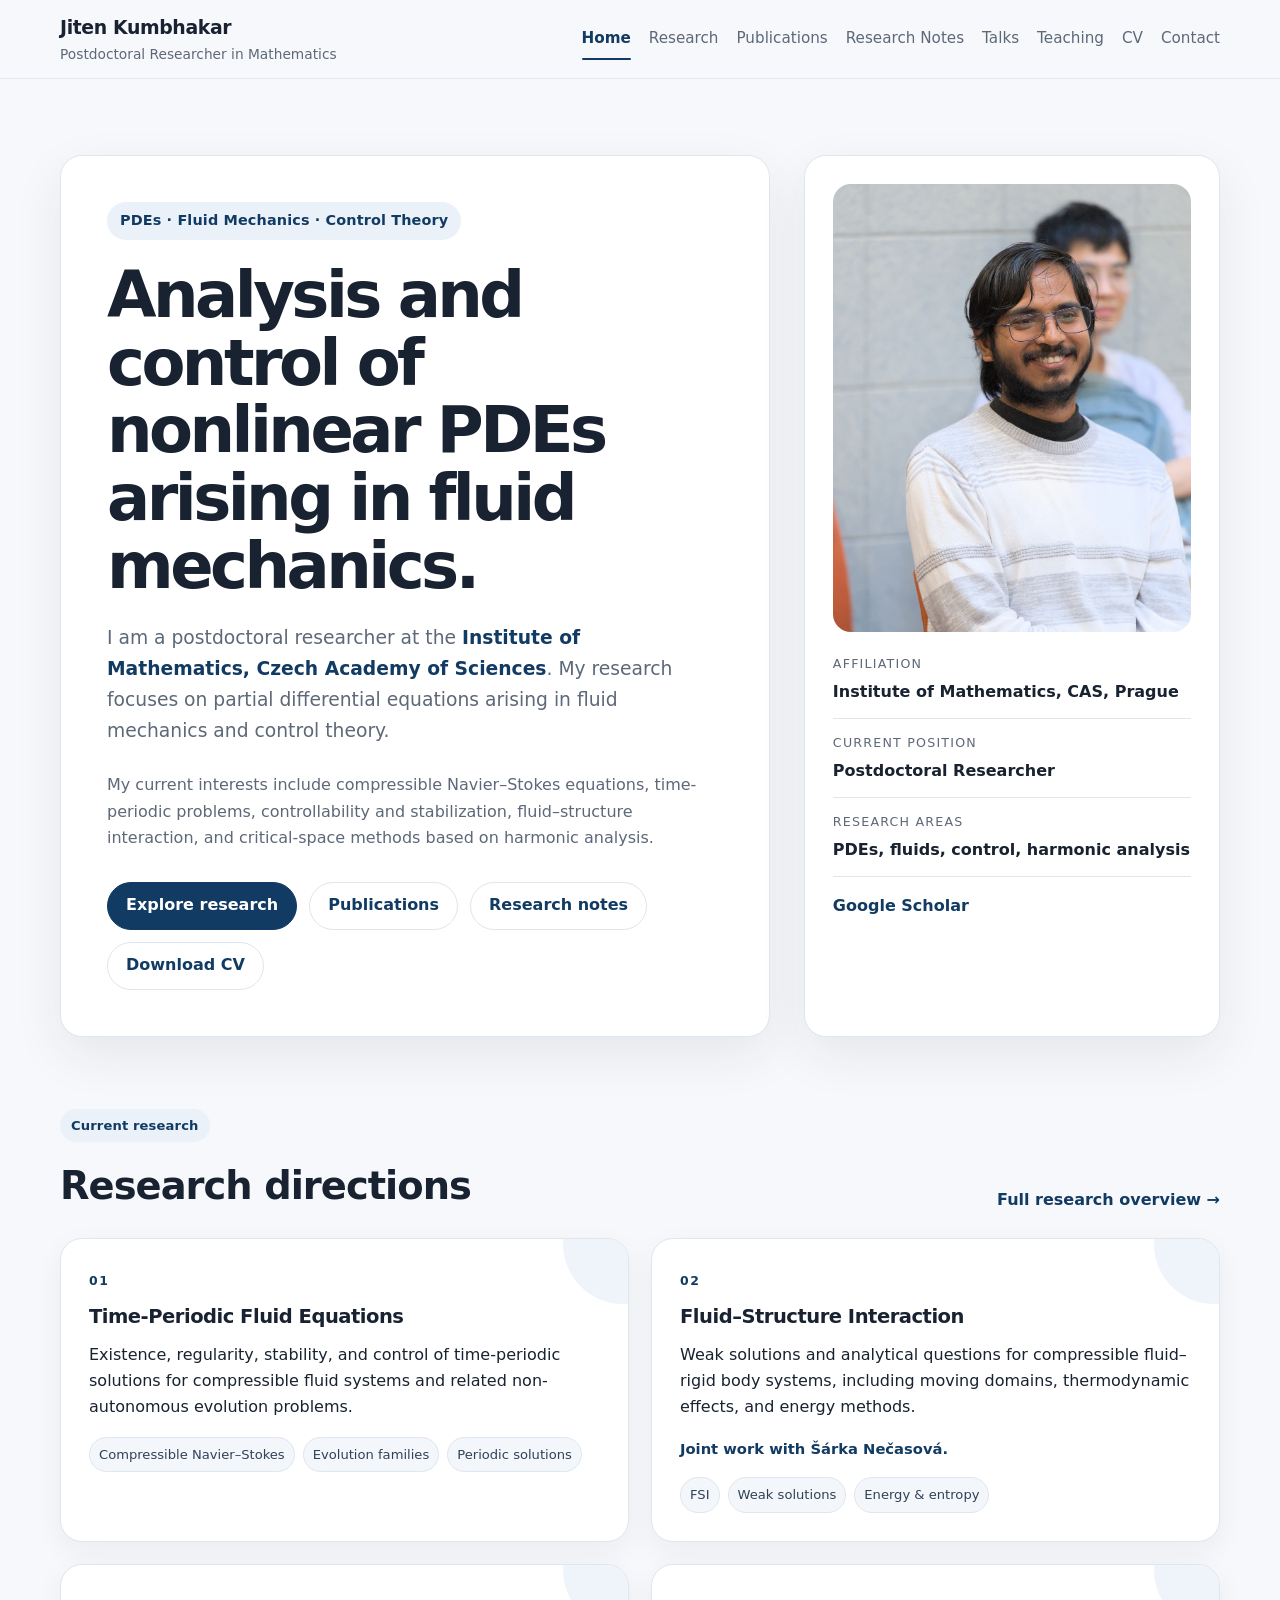
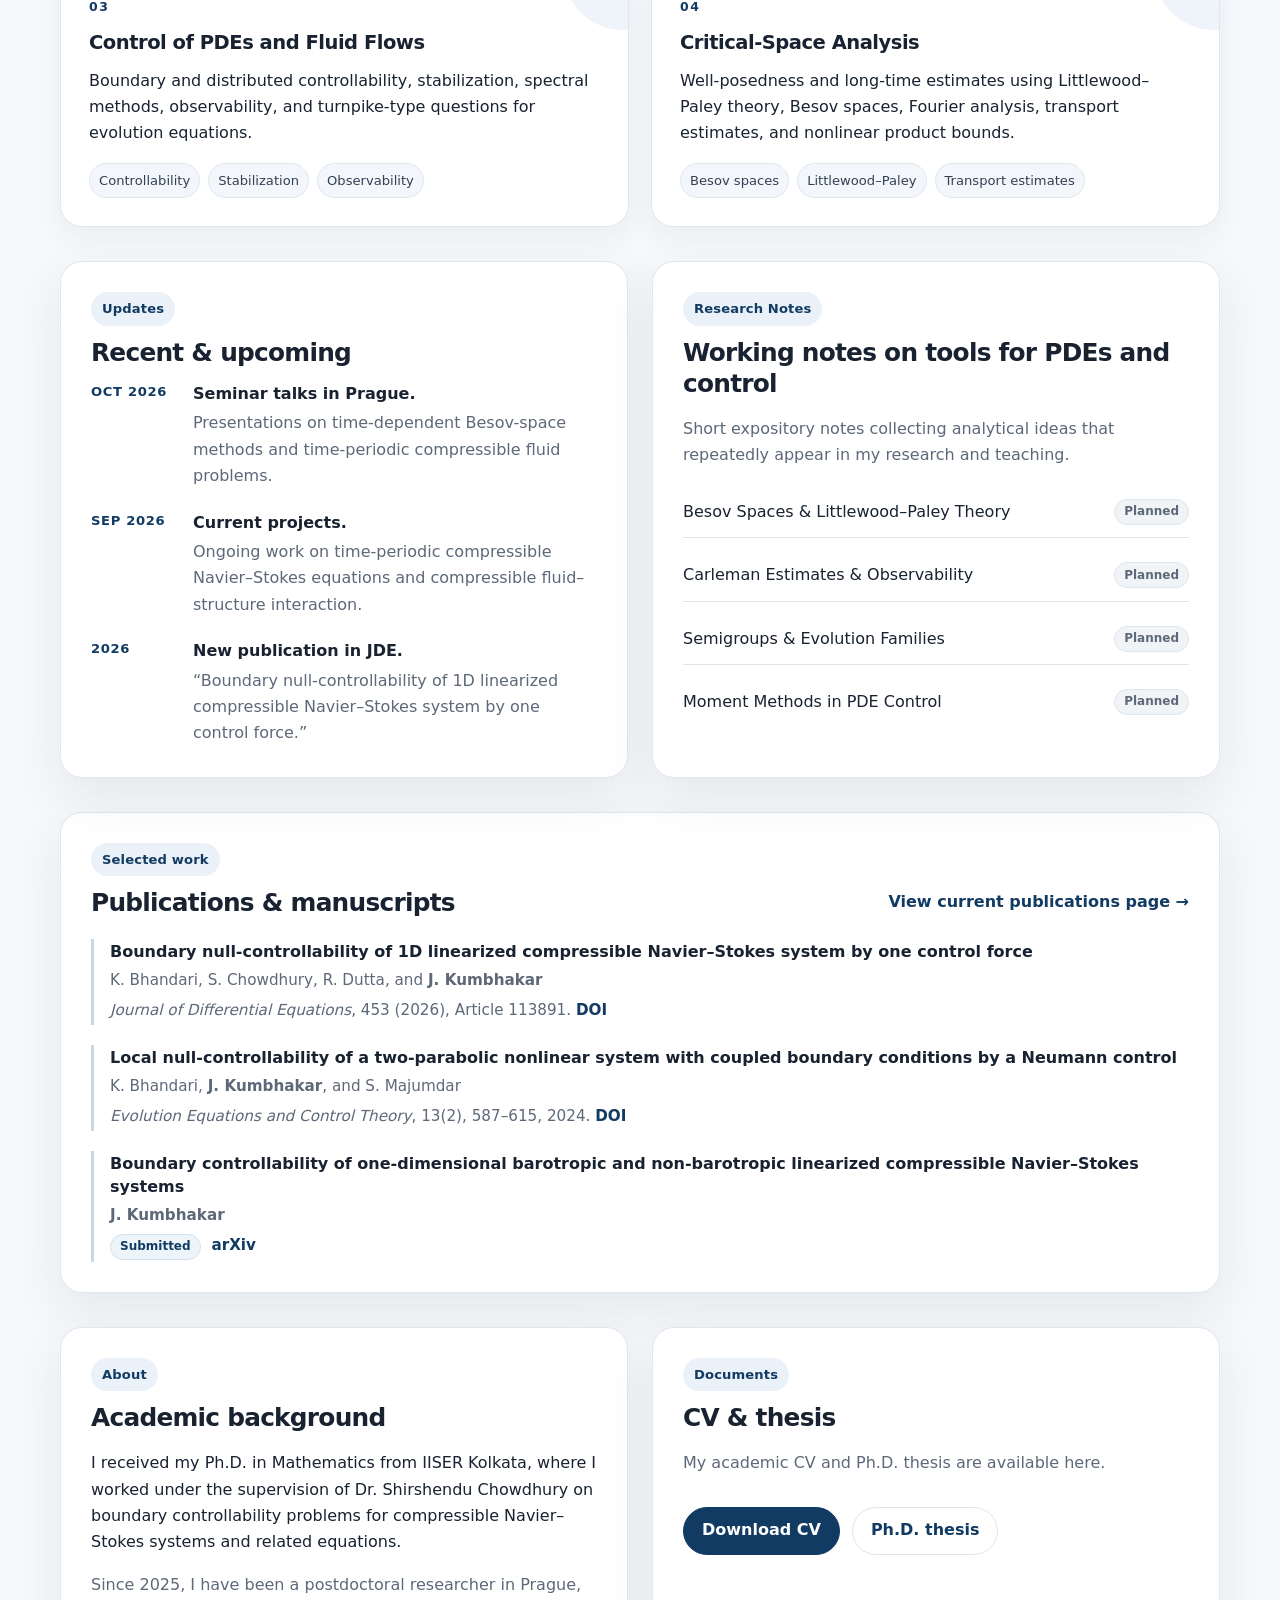
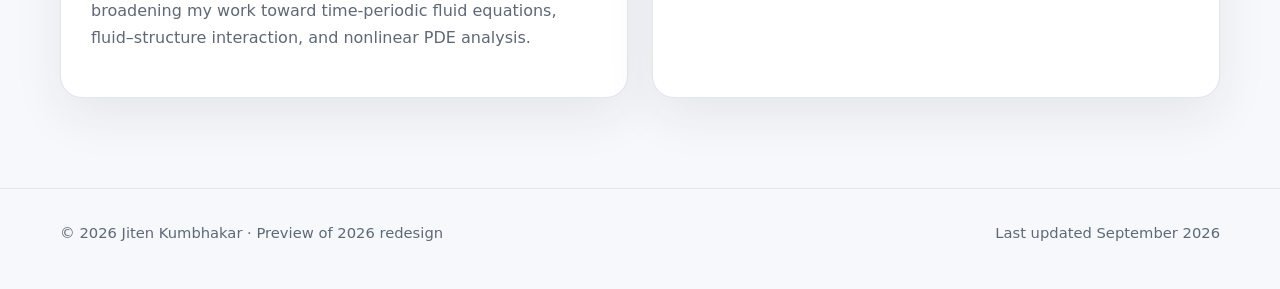
==== preview-2026/index.html @ cc47ec85 "Add temporary 2026 homepage preview" ====
<!DOCTYPE html>
<html lang="en">
<head>
<meta charset="UTF-8">
<meta name="viewport" content="width=device-width, initial-scale=1.0">
<title>Preview 2026 | Jiten Kumbhakar</title>
<meta name="robots" content="noindex,nofollow">
<link rel="stylesheet" href="style.css">
</head>
<body>
<header class="site-header">
  <div class="container nav">
    <a class="brand" href="index.html" aria-label="Jiten Kumbhakar preview home">
      <span class="brand-name">Jiten Kumbhakar</span>
      <span class="brand-role">Postdoctoral Researcher in Mathematics</span>
    </a>
    <nav class="nav-links" aria-label="Main navigation">
      <a class="active" href="index.html">Home</a>
      <a href="../research.html">Research</a>
      <a href="../publications.html">Publications</a>
      <a href="#notes-preview">Research Notes</a>
      <a href="../talks.html">Talks</a>
      <a href="../teaching.html">Teaching</a>
      <a href="../CV_Jiten_Kumbhakar.pdf">CV</a>
      <a href="../contact.html">Contact</a>
    </nav>
  </div>
</header>

<main id="top">
  <section class="hero">
    <div class="container hero-grid">
      <article class="hero-main">
        <div class="eyebrow">PDEs · Fluid Mechanics · Control Theory</div>
        <h1>Analysis and control of nonlinear PDEs arising in fluid mechanics.</h1>
        <p class="hero-subtitle">I am a postdoctoral researcher at the <span class="highlight">Institute of Mathematics, Czech Academy of Sciences</span>. My research focuses on partial differential equations arising in fluid mechanics and control theory.</p>
        <p class="muted">My current interests include compressible Navier–Stokes equations, time-periodic problems, controllability and stabilization, fluid–structure interaction, and critical-space methods based on harmonic analysis.</p>
        <div class="button-row">
          <a class="button primary" href="#research-preview">Explore research</a>
          <a class="button secondary" href="#publications-preview">Publications</a>
          <a class="button secondary" href="#notes-preview">Research notes</a>
          <a class="button secondary" href="../CV_Jiten_Kumbhakar.pdf">Download CV</a>
        </div>
      </article>

      <aside class="profile-card">
        <div class="portrait photo-box">
          <img src="../assets/profile.png" alt="Jiten Kumbhakar">
        </div>
        <div class="profile-meta">
          <div class="meta-item"><span class="meta-label">Affiliation</span><span class="meta-value">Institute of Mathematics, CAS, Prague</span></div>
          <div class="meta-item"><span class="meta-label">Current position</span><span class="meta-value">Postdoctoral Researcher</span></div>
          <div class="meta-item"><span class="meta-label">Research areas</span><span class="meta-value">PDEs, fluids, control, harmonic analysis</span></div>
          <div class="profile-links"><a class="text-link" href="https://scholar.google.com/citations?user=325vEj0AAAAJ&hl=en" target="_blank" rel="noopener noreferrer">Google Scholar</a></div>
        </div>
      </aside>
    </div>
  </section>

  <section class="container home-section" id="research-preview">
    <div class="section-heading-row">
      <div>
        <div class="eyebrow compact">Current research</div>
        <h2 class="home-heading">Research directions</h2>
      </div>
      <a class="text-link arrow-link" href="../research.html">Full research overview →</a>
    </div>

    <div class="research-card-grid">
      <article class="research-card">
        <span class="card-kicker">01</span>
        <h3>Time-Periodic Fluid Equations</h3>
        <p>Existence, regularity, stability, and control of time-periodic solutions for compressible fluid systems and related non-autonomous evolution problems.</p>
        <div class="tag-list compact-tags"><span class="tag">Compressible Navier–Stokes</span><span class="tag">Evolution families</span><span class="tag">Periodic solutions</span></div>
      </article>

      <article class="research-card">
        <span class="card-kicker">02</span>
        <h3>Fluid–Structure Interaction</h3>
        <p>Weak solutions and analytical questions for compressible fluid–rigid body systems, including moving domains, thermodynamic effects, and energy methods.</p>
        <p class="collaboration-note">Joint work with Šárka Nečasová.</p>
        <div class="tag-list compact-tags"><span class="tag">FSI</span><span class="tag">Weak solutions</span><span class="tag">Energy & entropy</span></div>
      </article>

      <article class="research-card">
        <span class="card-kicker">03</span>
        <h3>Control of PDEs and Fluid Flows</h3>
        <p>Boundary and distributed controllability, stabilization, spectral methods, observability, and turnpike-type questions for evolution equations.</p>
        <div class="tag-list compact-tags"><span class="tag">Controllability</span><span class="tag">Stabilization</span><span class="tag">Observability</span></div>
      </article>

      <article class="research-card">
        <span class="card-kicker">04</span>
        <h3>Critical-Space Analysis</h3>
        <p>Well-posedness and long-time estimates using Littlewood–Paley theory, Besov spaces, Fourier analysis, transport estimates, and nonlinear product bounds.</p>
        <div class="tag-list compact-tags"><span class="tag">Besov spaces</span><span class="tag">Littlewood–Paley</span><span class="tag">Transport estimates</span></div>
      </article>
    </div>
  </section>

  <section class="container home-section">
    <div class="home-two-column">
      <article class="section-card">
        <div class="section-heading-row tight">
          <div><div class="eyebrow compact">Updates</div><h2 class="section-title no-bottom">Recent & upcoming</h2></div>
        </div>
        <ul class="timeline-list news-list">
          <li><span class="news-date">Oct 2026</span><div><strong>Seminar talks in Prague.</strong><p>Presentations on time-dependent Besov-space methods and time-periodic compressible fluid problems.</p></div></li>
          <li><span class="news-date">Sep 2026</span><div><strong>Current projects.</strong><p>Ongoing work on time-periodic compressible Navier–Stokes equations and compressible fluid–structure interaction.</p></div></li>
          <li><span class="news-date">2026</span><div><strong>New publication in JDE.</strong><p>“Boundary null-controllability of 1D linearized compressible Navier–Stokes system by one control force.”</p></div></li>
        </ul>
      </article>

      <article class="section-card notes-preview-card" id="notes-preview">
        <div class="eyebrow compact">Research Notes</div>
        <h2 class="section-title">Working notes on tools for PDEs and control</h2>
        <p class="muted">Short expository notes collecting analytical ideas that repeatedly appear in my research and teaching.</p>
        <ul class="quick-list notes-list">
          <li><span>Besov Spaces & Littlewood–Paley Theory</span><span class="status-pill">Planned</span></li>
          <li><span>Carleman Estimates & Observability</span><span class="status-pill">Planned</span></li>
          <li><span>Semigroups & Evolution Families</span><span class="status-pill">Planned</span></li>
          <li><span>Moment Methods in PDE Control</span><span class="status-pill">Planned</span></li>
        </ul>
      </article>
    </div>
  </section>

  <section class="container home-section" id="publications-preview">
    <article class="section-card full-width">
      <div class="section-heading-row">
        <div><div class="eyebrow compact">Selected work</div><h2 class="section-title no-bottom">Publications & manuscripts</h2></div>
        <a class="text-link arrow-link" href="../publications.html">View current publications page →</a>
      </div>
      <ul class="publication-list featured-publications">
        <li>
          <div class="item-title">Boundary null-controllability of 1D linearized compressible Navier–Stokes system by one control force</div>
          <div class="item-meta">K. Bhandari, S. Chowdhury, R. Dutta, and <strong>J. Kumbhakar</strong></div>
          <div class="small muted"><em>Journal of Differential Equations</em>, 453 (2026), Article 113891. <a class="text-link" href="https://doi.org/10.1016/j.jde.2025.113891" target="_blank" rel="noopener noreferrer">DOI</a></div>
        </li>
        <li>
          <div class="item-title">Local null-controllability of a two-parabolic nonlinear system with coupled boundary conditions by a Neumann control</div>
          <div class="item-meta">K. Bhandari, <strong>J. Kumbhakar</strong>, and S. Majumdar</div>
          <div class="small muted"><em>Evolution Equations and Control Theory</em>, 13(2), 587–615, 2024. <a class="text-link" href="https://doi.org/10.3934/eect.2023059" target="_blank" rel="noopener noreferrer">DOI</a></div>
        </li>
        <li>
          <div class="item-title">Boundary controllability of one-dimensional barotropic and non-barotropic linearized compressible Navier–Stokes systems</div>
          <div class="item-meta"><strong>J. Kumbhakar</strong></div>
          <div class="small muted"><span class="status-pill submitted">Submitted</span> <a class="text-link" href="https://arxiv.org/abs/2301.04080" target="_blank" rel="noopener noreferrer">arXiv</a></div>
        </li>
      </ul>
    </article>
  </section>

  <section class="container home-section last-home-section">
    <div class="home-two-column">
      <article class="section-card">
        <div class="eyebrow compact">About</div>
        <h2 class="section-title">Academic background</h2>
        <p>I received my Ph.D. in Mathematics from IISER Kolkata, where I worked under the supervision of Dr. Shirshendu Chowdhury on boundary controllability problems for compressible Navier–Stokes systems and related equations.</p>
        <p class="muted">Since 2025, I have been a postdoctoral researcher in Prague, broadening my work toward time-periodic fluid equations, fluid–structure interaction, and nonlinear PDE analysis.</p>
      </article>
      <article class="section-card">
        <div class="eyebrow compact">Documents</div>
        <h2 class="section-title">CV & thesis</h2>
        <p class="muted">My academic CV and Ph.D. thesis are available here.</p>
        <div class="button-row"><a class="button primary" href="../CV_Jiten_Kumbhakar.pdf">Download CV</a><a class="button secondary" href="../Thesis_Jiten_Kumbhakar.pdf" target="_blank" rel="noopener noreferrer">Ph.D. thesis</a></div>
      </article>
    </div>
  </section>
</main>

<footer class="footer">
  <div class="container footer-inner">
    <div>© <span id="year"></span> Jiten Kumbhakar · Preview of 2026 redesign</div>
    <div class="footer-meta">Last updated September 2026</div>
  </div>
</footer>
<script>document.getElementById("year").textContent=new Date().getFullYear();</script>
</body>
</html>
---- preview-2026/style.css ----
:root{
  --bg:#f7f8fb;
  --surface:#ffffff;
  --surface-soft:#fbfcfe;
  --text:#182230;
  --muted:#5d6878;
  --primary:#123b63;
  --primary-2:#1c5487;
  --primary-soft:#eaf1f8;
  --border:#dfe6ee;
  --border-strong:#cbd7e3;
  --shadow:0 18px 50px rgba(19,35,54,.08);
  --shadow-soft:0 10px 30px rgba(19,35,54,.055);
  --radius:22px;
  --radius-sm:16px;
  --max:1160px;
}
*{box-sizing:border-box}
html{scroll-behavior:smooth}
body{margin:0;font-family:Inter,ui-sans-serif,system-ui,-apple-system,BlinkMacSystemFont,"Segoe UI",sans-serif;background:var(--bg);color:var(--text);line-height:1.65}
a{color:inherit;text-decoration:none}
img{max-width:100%}
.container{width:min(calc(100% - 48px),var(--max));margin:0 auto}
.site-header{position:sticky;top:0;z-index:20;backdrop-filter:blur(18px);background:rgba(247,248,251,.9);border-bottom:1px solid rgba(223,230,238,.9)}
.nav{min-height:78px;display:flex;align-items:center;justify-content:space-between;gap:24px}
.brand{display:flex;flex-direction:column;min-width:max-content}
.brand-name{font-size:1.18rem;font-weight:780;letter-spacing:-.02em}
.brand-role{font-size:.86rem;color:var(--muted)}
.nav-links{display:flex;gap:18px;flex-wrap:wrap;font-size:.95rem;color:var(--muted);justify-content:flex-end}
.nav-links a{padding:5px 0;position:relative}
.nav-links a:hover,.nav-links a.active{color:var(--primary);font-weight:700}
.nav-links a.active::after{content:"";position:absolute;left:0;right:0;bottom:-3px;height:2px;background:var(--primary);border-radius:999px}
.hero{padding:76px 0 38px}
.hero-grid{display:grid;grid-template-columns:minmax(0,1.45fr) minmax(300px,.85fr);gap:34px;align-items:stretch}
.hero-main,.profile-card,.section-card,.page-intro,.list-card,.research-card{background:var(--surface);border:1px solid var(--border);border-radius:var(--radius);box-shadow:var(--shadow)}
.hero-main{padding:46px}
.eyebrow{display:inline-flex;padding:7px 13px;border-radius:999px;background:var(--primary-soft);color:var(--primary);font-size:.9rem;font-weight:700;margin-bottom:22px;letter-spacing:.01em}
.eyebrow.compact{margin-bottom:12px;padding:6px 11px;font-size:.82rem}
h1,h2,h3,p{margin-top:0}
h1{font-size:clamp(2.45rem,5vw,4.15rem);line-height:1.06;letter-spacing:-.055em;margin-bottom:22px;max-width:900px}
h2,h3{letter-spacing:-.025em}
h3{font-size:1.22rem;line-height:1.3;margin-bottom:12px}
.page-title{font-size:clamp(2.1rem,4vw,3.25rem);line-height:1.12;letter-spacing:-.045em;margin-bottom:16px}
.hero-subtitle,.page-subtitle{font-size:1.17rem;color:var(--muted);max-width:860px;margin-bottom:26px}
.highlight{color:var(--primary);font-weight:740}
.muted{color:var(--muted)}
.small{font-size:.95rem}
.button-row{display:flex;flex-wrap:wrap;gap:12px;margin-top:30px}
.button{display:inline-flex;align-items:center;justify-content:center;min-height:48px;padding:0 18px;border-radius:999px;font-weight:680;border:1px solid var(--border);transition:.18s ease}
.button:hover{transform:translateY(-1px);box-shadow:var(--shadow-soft)}
.button.primary{background:var(--primary);color:#fff;border-color:var(--primary)}
.button.primary:hover{background:var(--primary-2)}
.button.secondary{background:#fff;color:var(--primary)}
.profile-card{padding:28px;display:flex;flex-direction:column;gap:22px}
.portrait{min-height:285px;border-radius:18px;background:#f5f8fb;display:flex;align-items:center;justify-content:center;text-align:center;color:var(--muted);padding:24px}
.photo-box{padding:0;overflow:hidden;border:none;background:#f5f8fb}
.photo-box img{width:100%;height:100%;min-height:285px;object-fit:cover;display:block}
.profile-meta{display:grid;gap:14px}
.meta-item{padding-bottom:13px;border-bottom:1px solid var(--border)}
.meta-label{display:block;color:var(--muted);font-size:.79rem;text-transform:uppercase;letter-spacing:.095em;margin-bottom:4px}
.meta-value{font-weight:630}
.profile-links{padding-top:2px}
main{padding-bottom:72px}
.home-section{margin-top:34px}
.last-home-section{margin-bottom:18px}
.section-grid,.content-grid{display:grid;grid-template-columns:repeat(2,minmax(0,1fr));gap:24px;margin-top:24px}
.home-two-column{display:grid;grid-template-columns:repeat(2,minmax(0,1fr));gap:24px}
.section-card,.list-card{padding:30px}
.full-width{grid-column:1/-1}
.section-title{font-size:1.55rem;line-height:1.25;letter-spacing:-.03em;margin-bottom:16px}
.section-title.no-bottom{margin-bottom:0}
.home-heading{font-size:clamp(1.8rem,3vw,2.45rem);margin-bottom:0}
.section-heading-row{display:flex;align-items:flex-end;justify-content:space-between;gap:20px;margin-bottom:20px}
.section-heading-row.tight{align-items:flex-start;margin-bottom:12px}
.arrow-link{white-space:nowrap;margin-bottom:4px}
.tag-list{display:flex;flex-wrap:wrap;gap:10px;margin-top:18px}
.tag{padding:8px 12px;border-radius:999px;background:#f3f6fa;border:1px solid var(--border);font-size:.91rem;color:#314156}
.compact-tags{gap:8px;margin-top:16px}
.compact-tags .tag{font-size:.82rem;padding:6px 9px}
.research-card-grid{display:grid;grid-template-columns:repeat(2,minmax(0,1fr));gap:22px}
.research-card{padding:28px;box-shadow:var(--shadow-soft);position:relative;overflow:hidden}
.research-card::after{content:"";position:absolute;width:120px;height:120px;border-radius:50%;right:-55px;top:-55px;background:var(--primary-soft);opacity:.75}
.card-kicker{display:inline-block;font-size:.78rem;letter-spacing:.12em;color:var(--primary);font-weight:760;margin-bottom:13px}
.collaboration-note{font-size:.92rem;color:var(--primary);font-weight:650;margin-bottom:0}
.publication-list,.project-list,.quick-list,.timeline-list{list-style:none;padding:0;margin:0;display:grid;gap:16px}
.publication-list li,.project-list li,.quick-list li,.timeline-list li{padding-left:16px;border-left:3px solid #c9d8e6}
.item-title{font-weight:720;margin-bottom:4px;line-height:1.42}
.item-meta{font-size:.95rem;color:var(--muted);margin-bottom:5px}
.featured-publications{gap:20px}
.featured-publications li{padding-top:2px;padding-bottom:2px}
.news-list{gap:20px}
.news-list li{display:grid;grid-template-columns:88px 1fr;gap:14px;border-left:none;padding-left:0}
.news-list p{margin:3px 0 0;color:var(--muted)}
.news-date{font-size:.82rem;font-weight:760;color:var(--primary);text-transform:uppercase;letter-spacing:.05em}
.notes-list{margin-top:18px;gap:12px}
.notes-list li{display:flex;align-items:center;justify-content:space-between;gap:14px;padding:12px 0;border-left:none;border-bottom:1px solid var(--border)}
.notes-list li:last-child{border-bottom:none}
.status-pill{display:inline-flex;align-items:center;min-height:26px;padding:0 9px;border-radius:999px;background:#f1f4f7;border:1px solid var(--border);font-size:.75rem;font-weight:720;color:var(--muted);white-space:nowrap}
.status-pill.submitted{background:#edf5fb;color:var(--primary);border-color:#d1e1ef;margin-right:6px}
.page-shell{padding:64px 0 0}
.page-intro{padding:38px;margin-bottom:24px}
.text-link{color:var(--primary);font-weight:680}
.text-link:hover{text-decoration:underline;text-underline-offset:3px}
.footer{padding:32px 0 44px;color:var(--muted);border-top:1px solid var(--border);font-size:.92rem}
.footer-inner{display:flex;justify-content:space-between;gap:20px;flex-wrap:wrap}
.footer-meta{white-space:nowrap}
@media(max-width:1040px){.nav{align-items:flex-start;flex-direction:column;justify-content:center;padding:14px 0}.nav-links{justify-content:flex-start;gap:14px 18px}}
@media(max-width:920px){.hero-grid,.section-grid,.content-grid,.home-two-column,.research-card-grid{grid-template-columns:1fr}.hero-main,.page-intro{padding:30px}.section-heading-row{align-items:flex-start;flex-direction:column}.arrow-link{white-space:normal}}
@media(max-width:640px){.container{width:min(calc(100% - 28px),var(--max))}.hero,.page-shell{padding-top:42px}.hero-main,.profile-card,.section-card,.page-intro,.list-card,.research-card{padding:22px;border-radius:18px}.portrait{min-height:220px}.photo-box img{min-height:220px}.button{width:100%}.nav-links{font-size:.91rem}.news-list li{grid-template-columns:1fr;gap:4px}.notes-list li{align-items:flex-start;flex-direction:column}.footer-inner{flex-direction:column;gap:6px}}
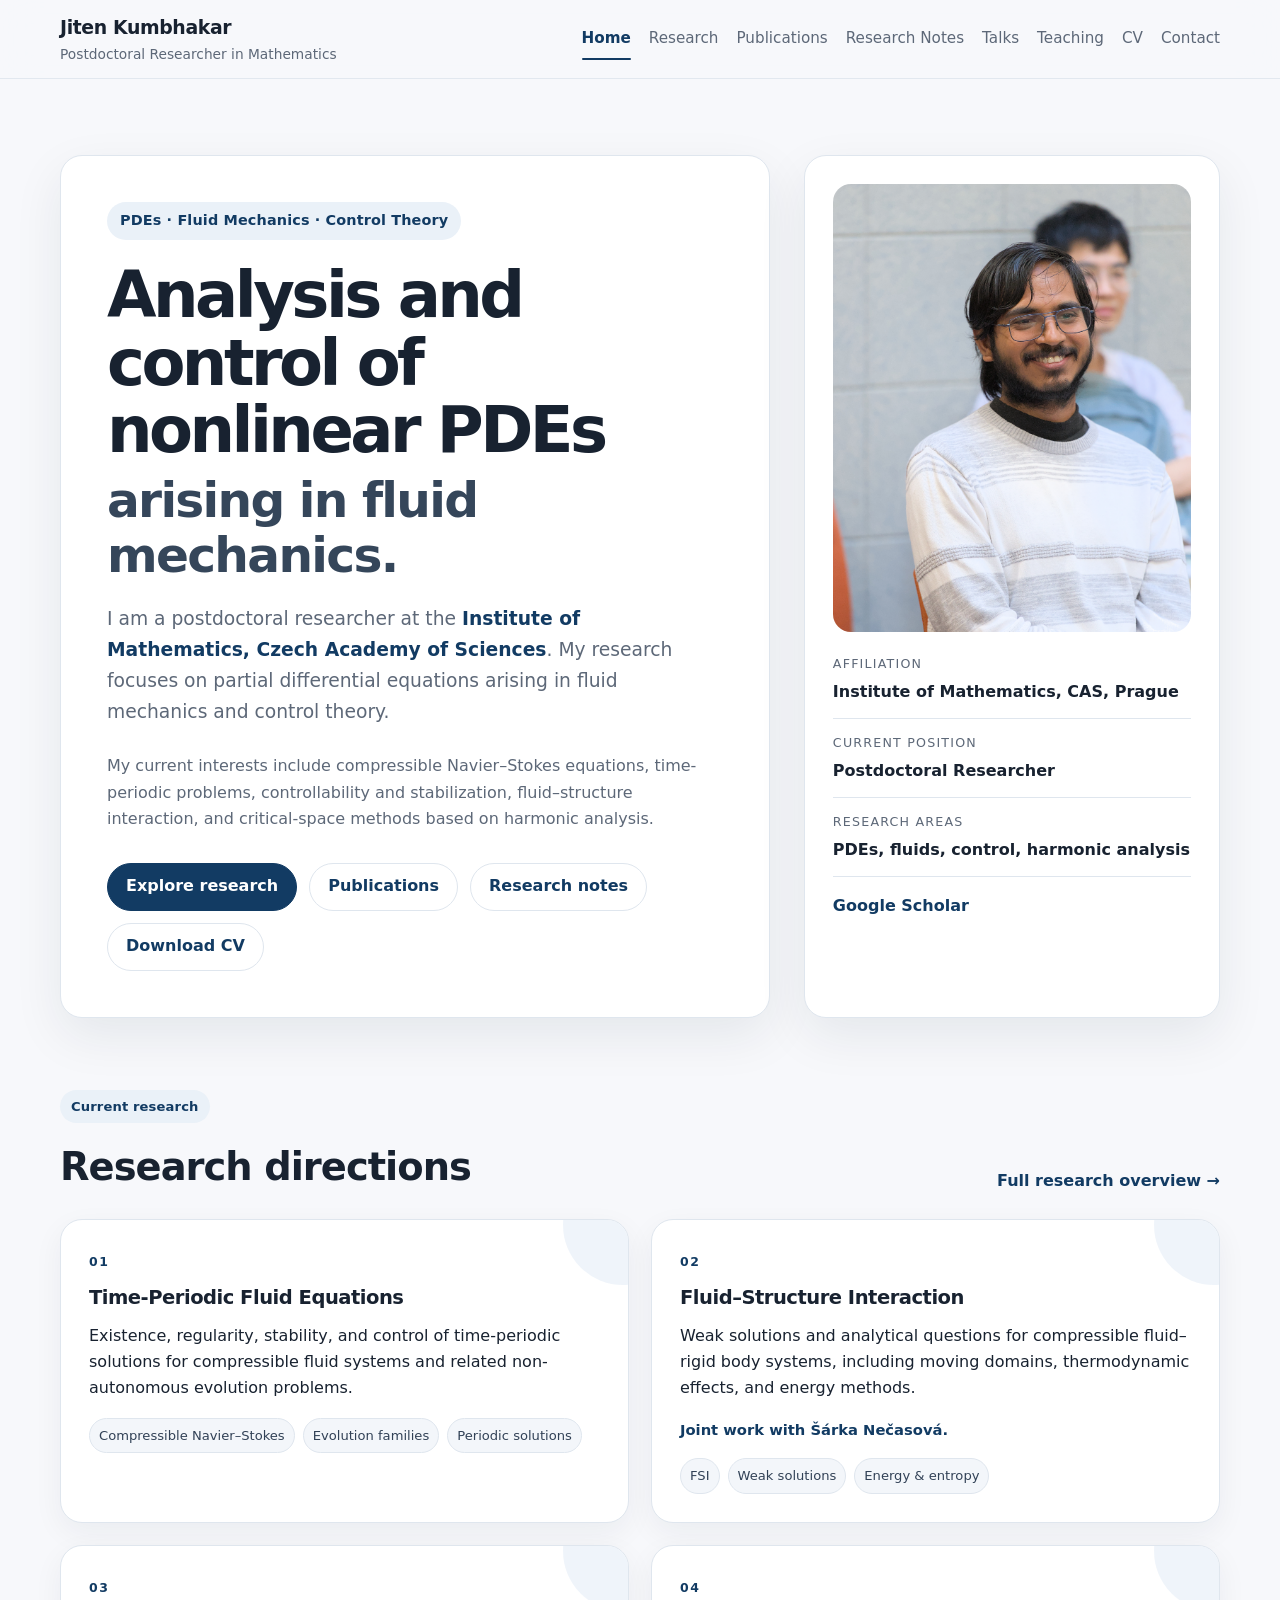
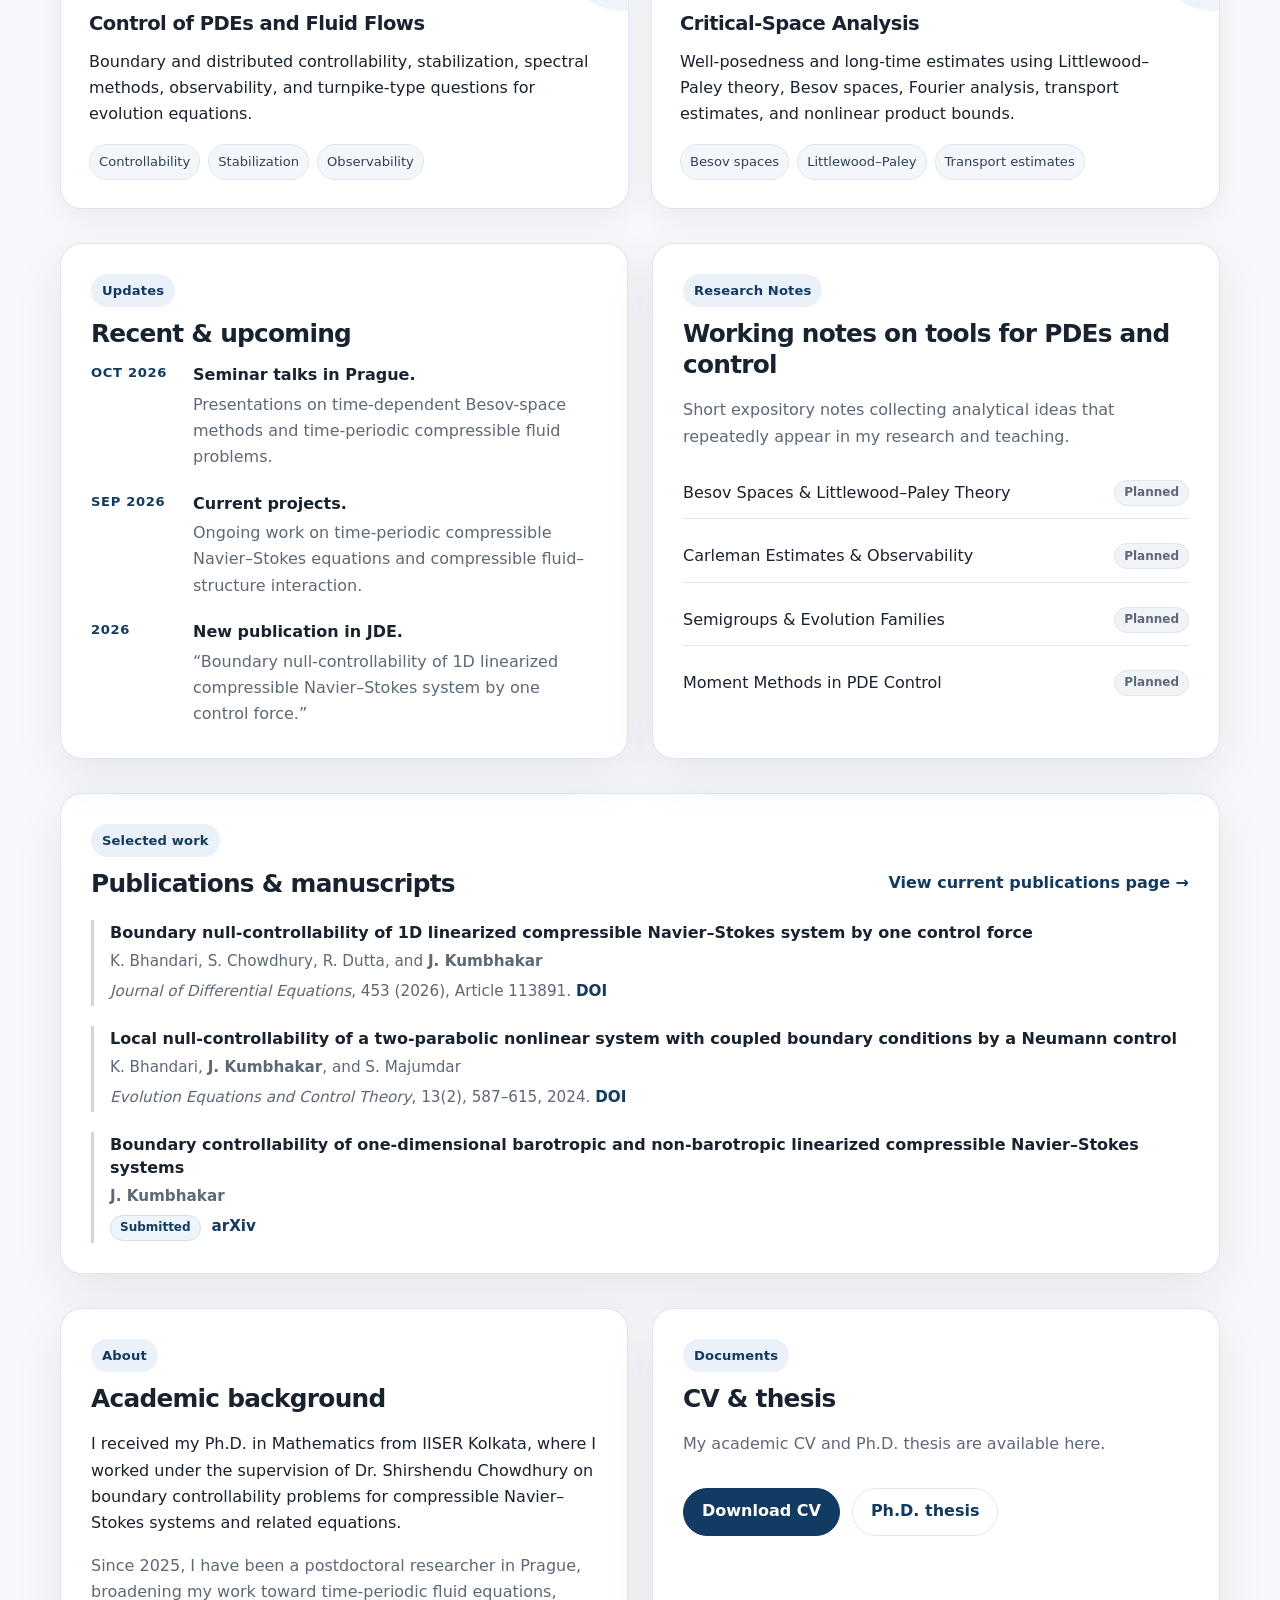
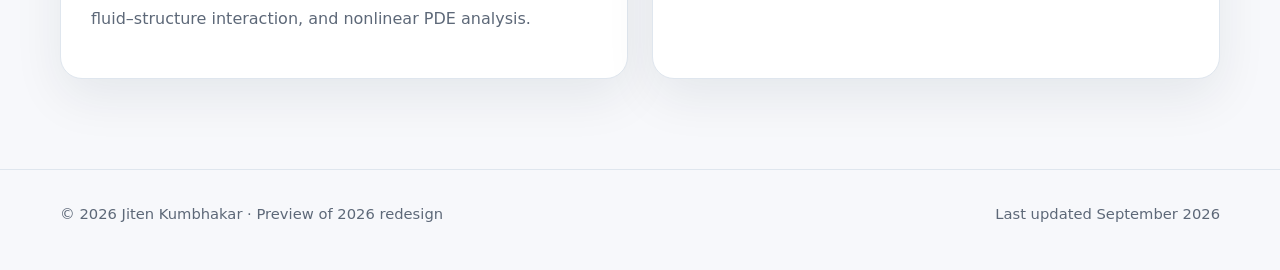
==== commit 60338a5b: "Refine preview hero headline styling" ====
--- a/preview-2026/index.html
+++ b/preview-2026/index.html
@@ -6,6 +6,11 @@
 <title>Preview 2026 | Jiten Kumbhakar</title>
 <meta name="robots" content="noindex,nofollow">
 <link rel="stylesheet" href="style.css">
+<style>
+.hero-main h1{font-weight:760}
+.hero-title-tail{display:block;margin-top:.16em;font-size:.76em;font-weight:560;letter-spacing:-.035em;color:#35465a;line-height:1.12}
+@media(max-width:640px){.hero-title-tail{font-size:.82em;margin-top:.12em}}
+</style>
 </head>
 <body>
 <header class="site-header">
@@ -32,7 +37,7 @@
     <div class="container hero-grid">
       <article class="hero-main">
         <div class="eyebrow">PDEs · Fluid Mechanics · Control Theory</div>
-        <h1>Analysis and control of nonlinear PDEs arising in fluid mechanics.</h1>
+        <h1>Analysis and control of nonlinear PDEs <span class="hero-title-tail">arising in fluid mechanics.</span></h1>
         <p class="hero-subtitle">I am a postdoctoral researcher at the <span class="highlight">Institute of Mathematics, Czech Academy of Sciences</span>. My research focuses on partial differential equations arising in fluid mechanics and control theory.</p>
         <p class="muted">My current interests include compressible Navier–Stokes equations, time-periodic problems, controllability and stabilization, fluid–structure interaction, and critical-space methods based on harmonic analysis.</p>
         <div class="button-row">
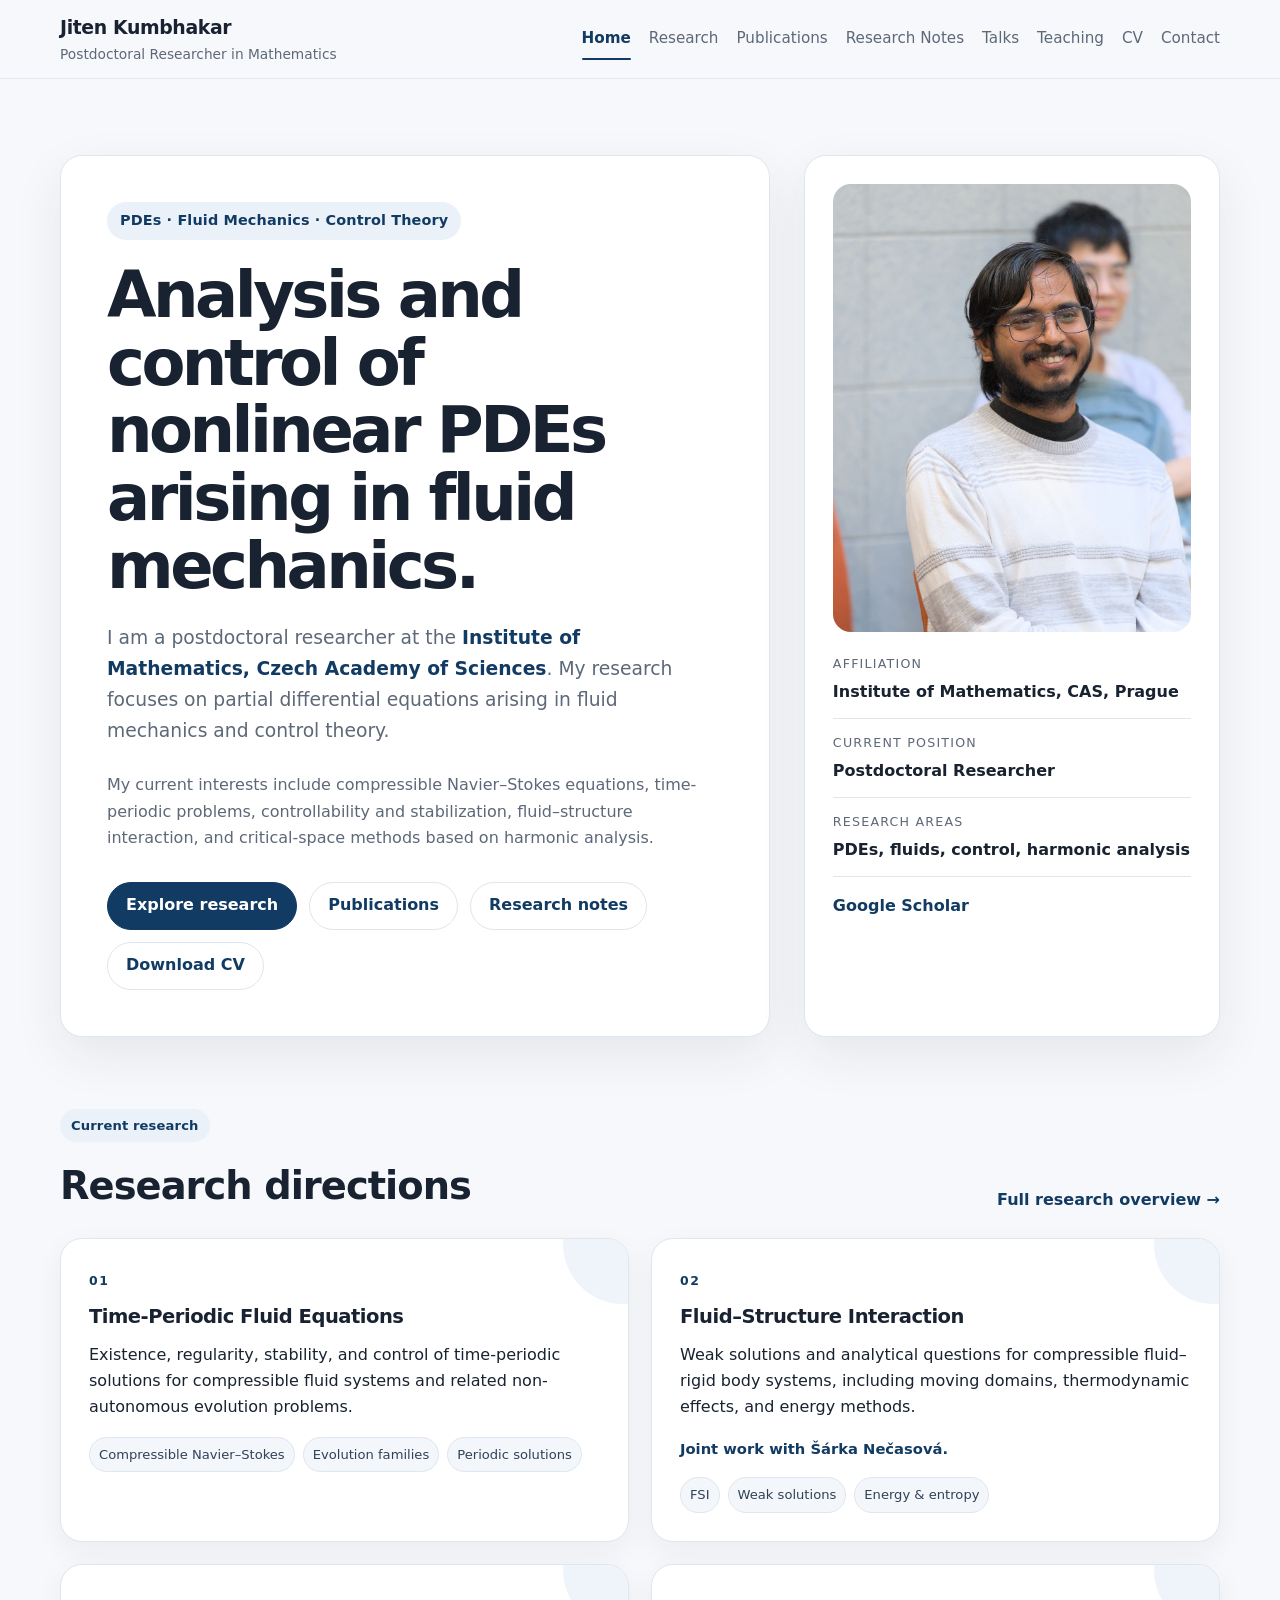
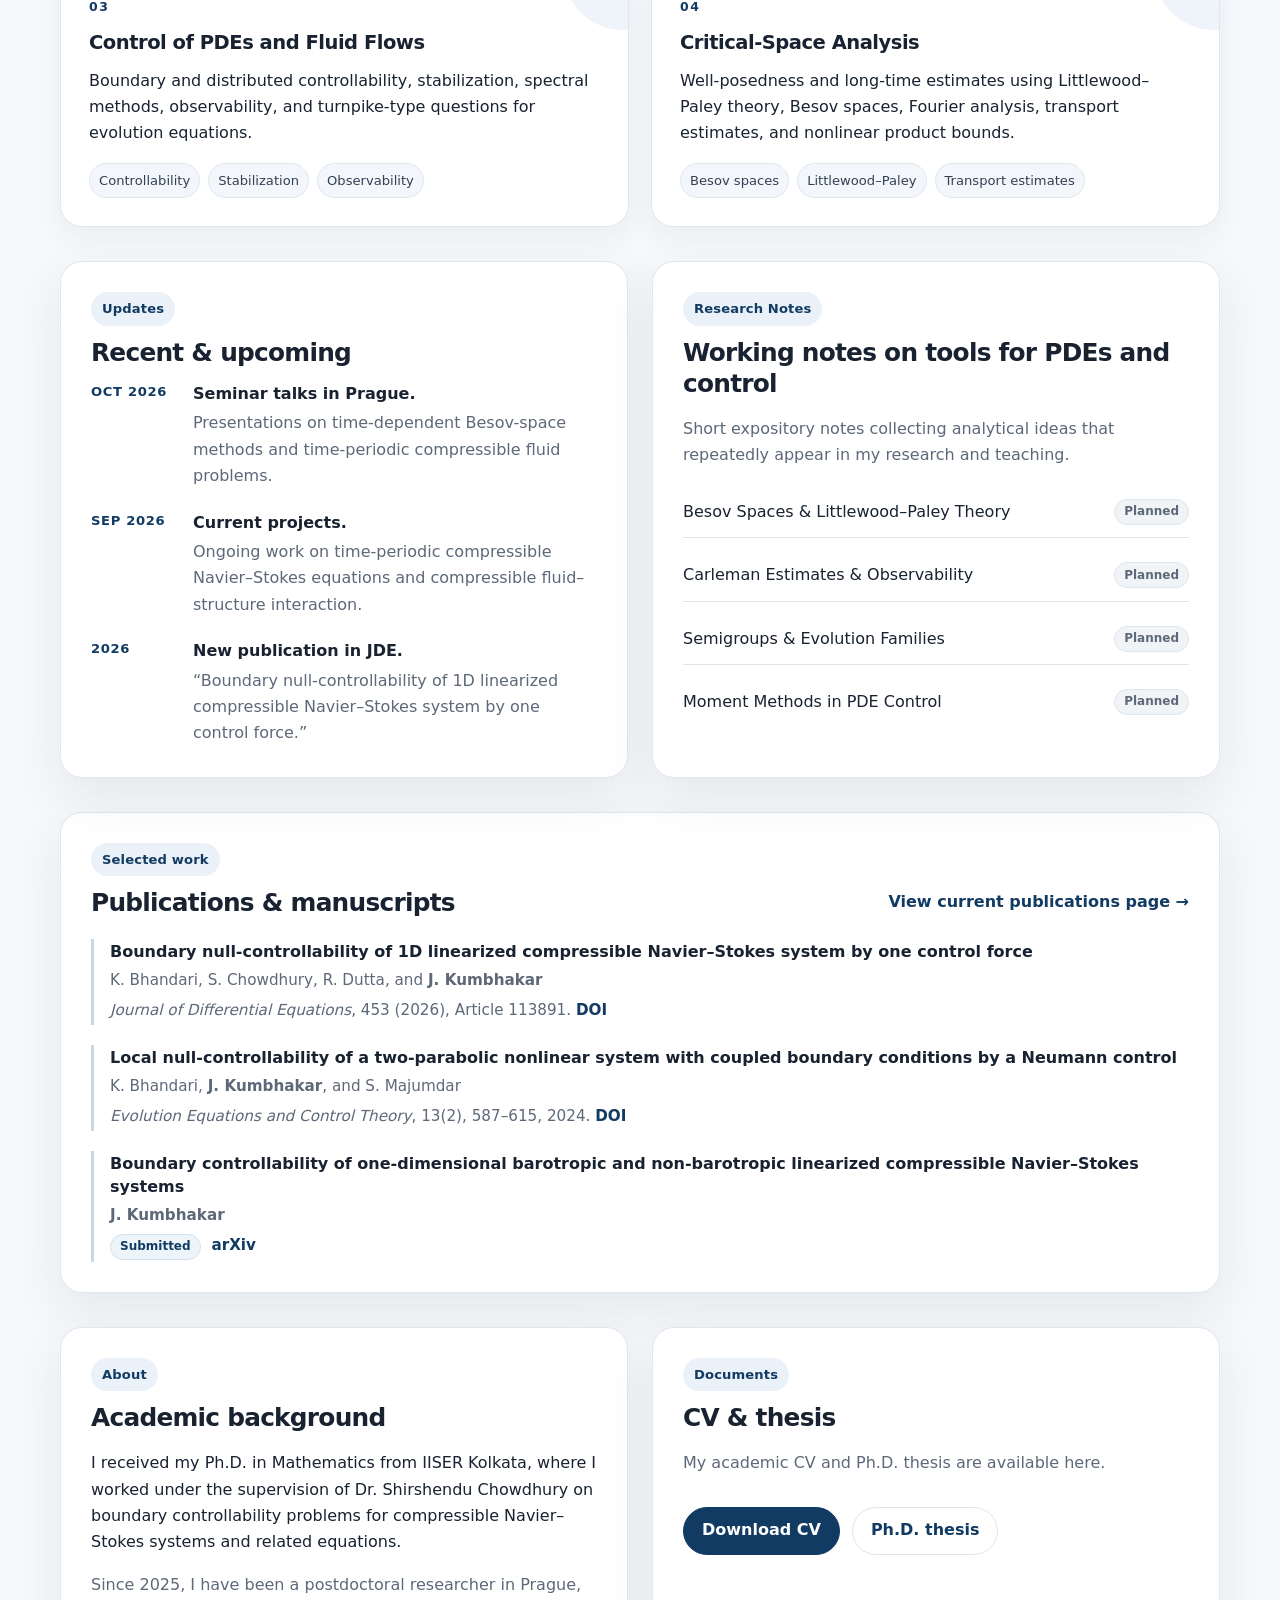
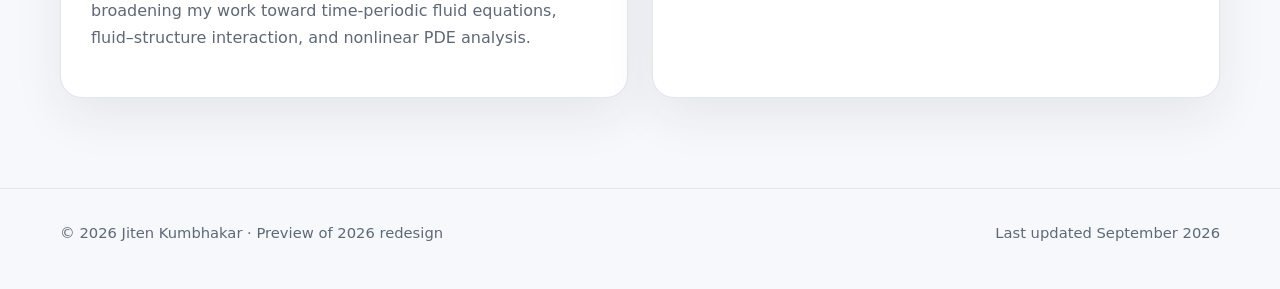
==== commit 450a93c1: "Revert preview hero headline experiment" ====
--- a/preview-2026/index.html
+++ b/preview-2026/index.html
@@ -6,11 +6,6 @@
 <title>Preview 2026 | Jiten Kumbhakar</title>
 <meta name="robots" content="noindex,nofollow">
 <link rel="stylesheet" href="style.css">
-<style>
-.hero-main h1{font-weight:760}
-.hero-title-tail{display:block;margin-top:.16em;font-size:.76em;font-weight:560;letter-spacing:-.035em;color:#35465a;line-height:1.12}
-@media(max-width:640px){.hero-title-tail{font-size:.82em;margin-top:.12em}}
-</style>
 </head>
 <body>
 <header class="site-header">
@@ -37,7 +32,7 @@
     <div class="container hero-grid">
       <article class="hero-main">
         <div class="eyebrow">PDEs · Fluid Mechanics · Control Theory</div>
-        <h1>Analysis and control of nonlinear PDEs <span class="hero-title-tail">arising in fluid mechanics.</span></h1>
+        <h1>Analysis and control of nonlinear PDEs arising in fluid mechanics.</h1>
         <p class="hero-subtitle">I am a postdoctoral researcher at the <span class="highlight">Institute of Mathematics, Czech Academy of Sciences</span>. My research focuses on partial differential equations arising in fluid mechanics and control theory.</p>
         <p class="muted">My current interests include compressible Navier–Stokes equations, time-periodic problems, controllability and stabilization, fluid–structure interaction, and critical-space methods based on harmonic analysis.</p>
         <div class="button-row">
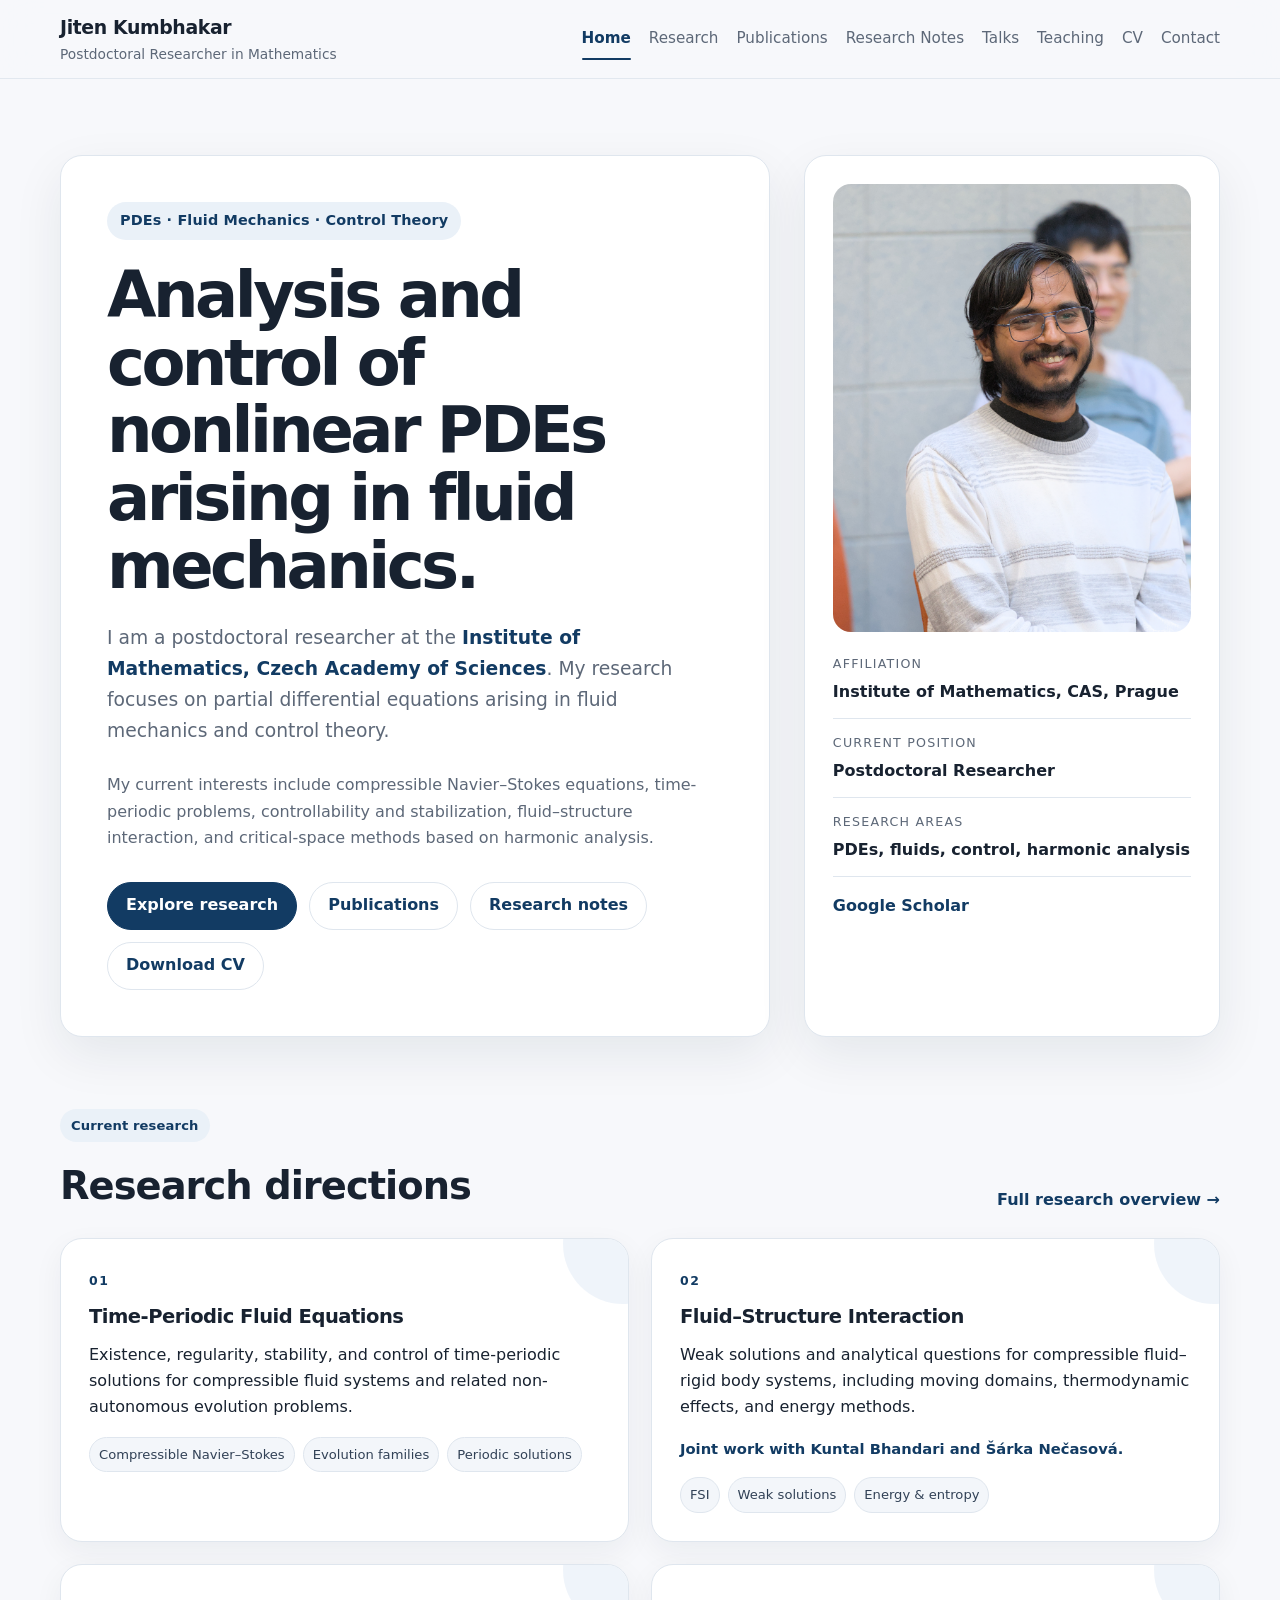
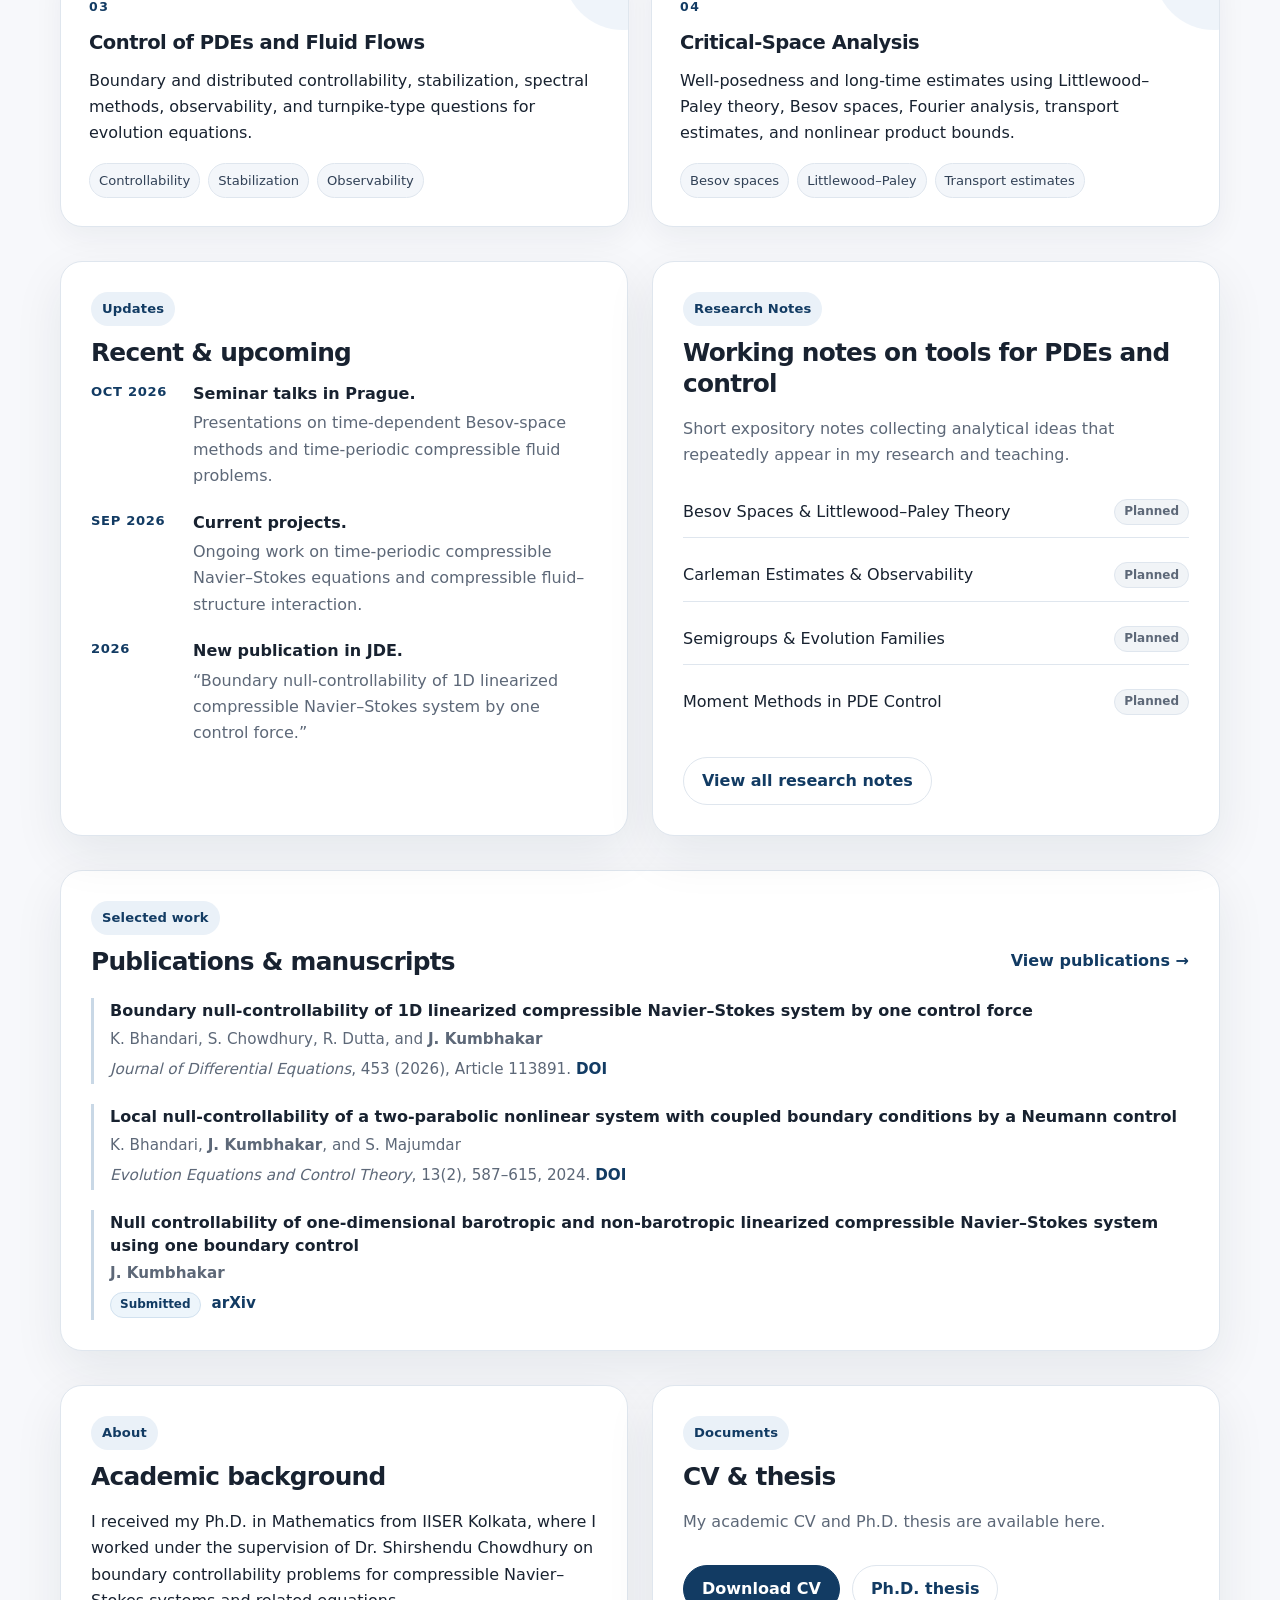
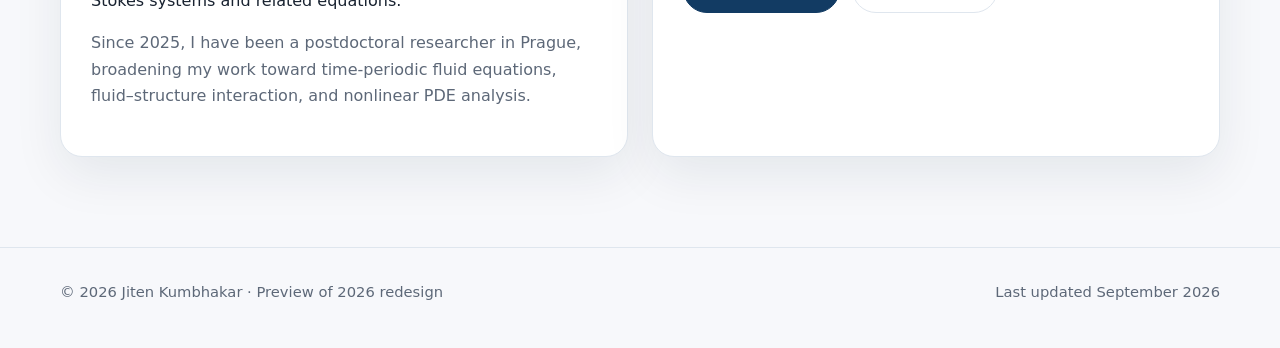
==== commit 67d4ad1f: "Synchronize homepage preview navigation and research details" ====
--- a/preview-2026/index.html
+++ b/preview-2026/index.html
@@ -16,13 +16,13 @@
     </a>
     <nav class="nav-links" aria-label="Main navigation">
       <a class="active" href="index.html">Home</a>
-      <a href="../research.html">Research</a>
-      <a href="../publications.html">Publications</a>
-      <a href="#notes-preview">Research Notes</a>
-      <a href="../talks.html">Talks</a>
-      <a href="../teaching.html">Teaching</a>
+      <a href="research.html">Research</a>
+      <a href="publications.html">Publications</a>
+      <a href="notes.html">Research Notes</a>
+      <a href="talks.html">Talks</a>
+      <a href="teaching.html">Teaching</a>
       <a href="../CV_Jiten_Kumbhakar.pdf">CV</a>
-      <a href="../contact.html">Contact</a>
+      <a href="contact.html">Contact</a>
     </nav>
   </div>
 </header>
@@ -36,9 +36,9 @@
         <p class="hero-subtitle">I am a postdoctoral researcher at the <span class="highlight">Institute of Mathematics, Czech Academy of Sciences</span>. My research focuses on partial differential equations arising in fluid mechanics and control theory.</p>
         <p class="muted">My current interests include compressible Navier–Stokes equations, time-periodic problems, controllability and stabilization, fluid–structure interaction, and critical-space methods based on harmonic analysis.</p>
         <div class="button-row">
-          <a class="button primary" href="#research-preview">Explore research</a>
-          <a class="button secondary" href="#publications-preview">Publications</a>
-          <a class="button secondary" href="#notes-preview">Research notes</a>
+          <a class="button primary" href="research.html">Explore research</a>
+          <a class="button secondary" href="publications.html">Publications</a>
+          <a class="button secondary" href="notes.html">Research notes</a>
           <a class="button secondary" href="../CV_Jiten_Kumbhakar.pdf">Download CV</a>
         </div>
       </article>
@@ -63,7 +63,7 @@
         <div class="eyebrow compact">Current research</div>
         <h2 class="home-heading">Research directions</h2>
       </div>
-      <a class="text-link arrow-link" href="../research.html">Full research overview →</a>
+      <a class="text-link arrow-link" href="research.html">Full research overview →</a>
     </div>
 
     <div class="research-card-grid">
@@ -78,7 +78,7 @@
         <span class="card-kicker">02</span>
         <h3>Fluid–Structure Interaction</h3>
         <p>Weak solutions and analytical questions for compressible fluid–rigid body systems, including moving domains, thermodynamic effects, and energy methods.</p>
-        <p class="collaboration-note">Joint work with Šárka Nečasová.</p>
+        <p class="collaboration-note">Joint work with Kuntal Bhandari and Šárka Nečasová.</p>
         <div class="tag-list compact-tags"><span class="tag">FSI</span><span class="tag">Weak solutions</span><span class="tag">Energy & entropy</span></div>
       </article>
 
@@ -121,6 +121,7 @@
           <li><span>Semigroups & Evolution Families</span><span class="status-pill">Planned</span></li>
           <li><span>Moment Methods in PDE Control</span><span class="status-pill">Planned</span></li>
         </ul>
+        <div class="button-row"><a class="button secondary" href="notes.html">View all research notes</a></div>
       </article>
     </div>
   </section>
@@ -129,7 +130,7 @@
     <article class="section-card full-width">
       <div class="section-heading-row">
         <div><div class="eyebrow compact">Selected work</div><h2 class="section-title no-bottom">Publications & manuscripts</h2></div>
-        <a class="text-link arrow-link" href="../publications.html">View current publications page →</a>
+        <a class="text-link arrow-link" href="publications.html">View publications →</a>
       </div>
       <ul class="publication-list featured-publications">
         <li>
@@ -143,7 +144,7 @@
           <div class="small muted"><em>Evolution Equations and Control Theory</em>, 13(2), 587–615, 2024. <a class="text-link" href="https://doi.org/10.3934/eect.2023059" target="_blank" rel="noopener noreferrer">DOI</a></div>
         </li>
         <li>
-          <div class="item-title">Boundary controllability of one-dimensional barotropic and non-barotropic linearized compressible Navier–Stokes systems</div>
+          <div class="item-title">Null controllability of one-dimensional barotropic and non-barotropic linearized compressible Navier–Stokes system using one boundary control</div>
           <div class="item-meta"><strong>J. Kumbhakar</strong></div>
           <div class="small muted"><span class="status-pill submitted">Submitted</span> <a class="text-link" href="https://arxiv.org/abs/2301.04080" target="_blank" rel="noopener noreferrer">arXiv</a></div>
         </li>
--- a/preview-2026/style.css
+++ b/preview-2026/style.css
@@ -104,6 +104,26 @@
 .footer{padding:32px 0 44px;color:var(--muted);border-top:1px solid var(--border);font-size:.92rem}
 .footer-inner{display:flex;justify-content:space-between;gap:20px;flex-wrap:wrap}
 .footer-meta{white-space:nowrap}
+.research-intro{margin-bottom:36px}
+.research-intro-note{max-width:900px;margin-bottom:0;font-size:1.01rem}
+.research-section{margin-top:42px}
+.last-research-section{margin-bottom:18px}
+.section-caption{font-size:.9rem;color:var(--muted);padding-bottom:5px}
+.current-projects-grid{display:grid;grid-template-columns:repeat(2,minmax(0,1fr));gap:24px}
+.current-project-card{background:var(--surface);border:1px solid var(--border);border-radius:var(--radius);box-shadow:var(--shadow-soft);padding:32px;position:relative;overflow:hidden}
+.current-project-card::before{content:"";position:absolute;left:0;top:0;right:0;height:4px;background:linear-gradient(90deg,var(--primary),#7d9bbb)}
+.current-project-card h3{font-size:1.42rem;margin-bottom:14px}
+.project-topline{display:flex;align-items:center;justify-content:space-between;gap:16px;margin-bottom:18px}
+.project-number{font-size:.78rem;letter-spacing:.13em;color:var(--primary);font-weight:780}
+.status-pill.wip{background:#f6f1e8;color:#6a522b;border-color:#e9dcc4}
+.research-theme-grid{display:grid;grid-template-columns:repeat(2,minmax(0,1fr));gap:18px}
+.research-theme-card{background:var(--surface);border:1px solid var(--border);border-radius:var(--radius-sm);padding:26px;box-shadow:var(--shadow-soft)}
+.research-theme-card h3{font-size:1.18rem;color:var(--primary);margin-bottom:10px}
+.research-theme-card p{margin-bottom:0;color:var(--muted)}
+.methods-card{padding:34px}
+.methods-layout{display:grid;grid-template-columns:minmax(260px,.75fr) minmax(0,1.4fr);gap:34px;align-items:start}
+.methods-list{display:flex;flex-wrap:wrap;gap:10px;align-content:flex-start}
+.method-chip{display:inline-flex;align-items:center;padding:9px 12px;border-radius:12px;background:var(--surface-soft);border:1px solid var(--border);font-size:.9rem;color:#314156;font-weight:620}
 @media(max-width:1040px){.nav{align-items:flex-start;flex-direction:column;justify-content:center;padding:14px 0}.nav-links{justify-content:flex-start;gap:14px 18px}}
-@media(max-width:920px){.hero-grid,.section-grid,.content-grid,.home-two-column,.research-card-grid{grid-template-columns:1fr}.hero-main,.page-intro{padding:30px}.section-heading-row{align-items:flex-start;flex-direction:column}.arrow-link{white-space:normal}}
-@media(max-width:640px){.container{width:min(calc(100% - 28px),var(--max))}.hero,.page-shell{padding-top:42px}.hero-main,.profile-card,.section-card,.page-intro,.list-card,.research-card{padding:22px;border-radius:18px}.portrait{min-height:220px}.photo-box img{min-height:220px}.button{width:100%}.nav-links{font-size:.91rem}.news-list li{grid-template-columns:1fr;gap:4px}.notes-list li{align-items:flex-start;flex-direction:column}.footer-inner{flex-direction:column;gap:6px}}
+@media(max-width:920px){.hero-grid,.section-grid,.content-grid,.home-two-column,.research-card-grid,.current-projects-grid,.research-theme-grid,.methods-layout{grid-template-columns:1fr}.hero-main,.page-intro{padding:30px}.section-heading-row{align-items:flex-start;flex-direction:column}.arrow-link{white-space:normal}.section-caption{padding-bottom:0}}
+@media(max-width:640px){.container{width:min(calc(100% - 28px),var(--max))}.hero,.page-shell{padding-top:42px}.hero-main,.profile-card,.section-card,.page-intro,.list-card,.research-card,.current-project-card,.research-theme-card{padding:22px;border-radius:18px}.portrait{min-height:220px}.photo-box img{min-height:220px}.button{width:100%}.nav-links{font-size:.91rem}.news-list li{grid-template-columns:1fr;gap:4px}.notes-list li{align-items:flex-start;flex-direction:column}.footer-inner{flex-direction:column;gap:6px}.project-topline{align-items:flex-start}.methods-card{padding:22px}}
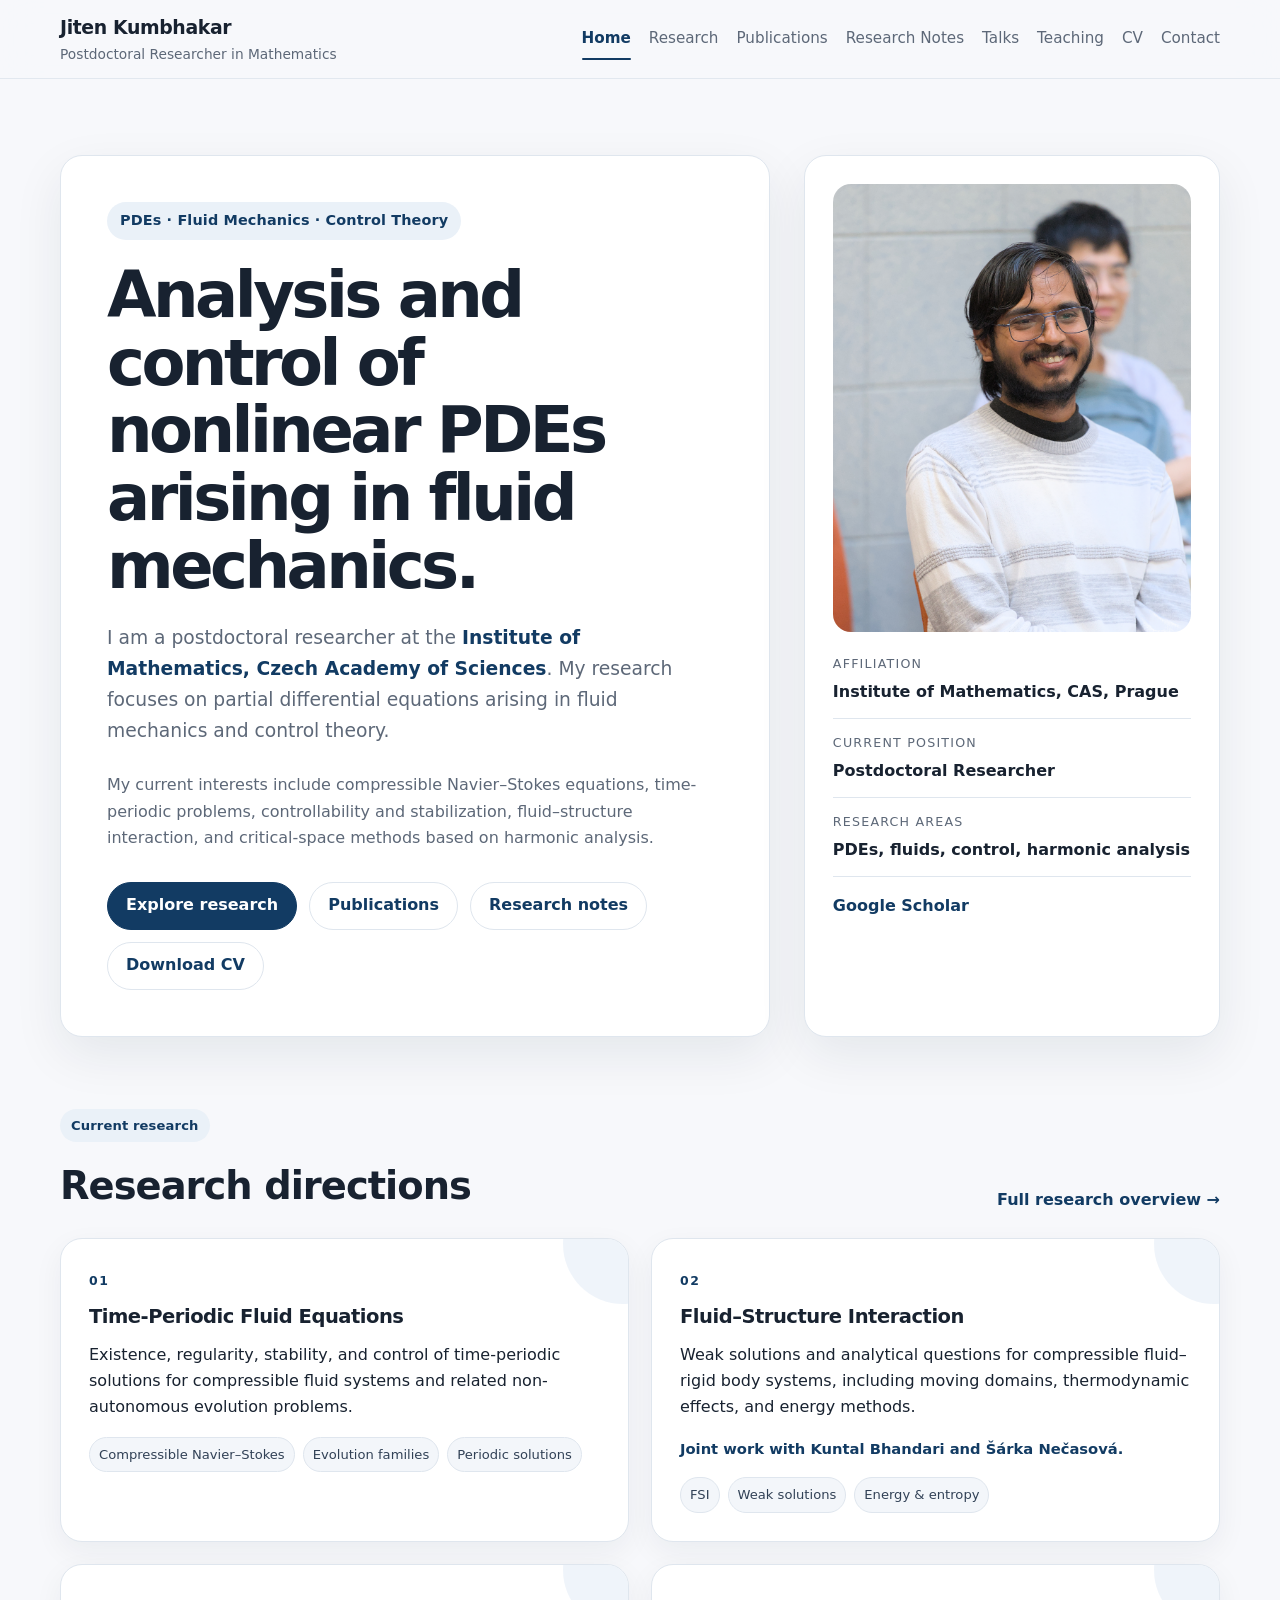
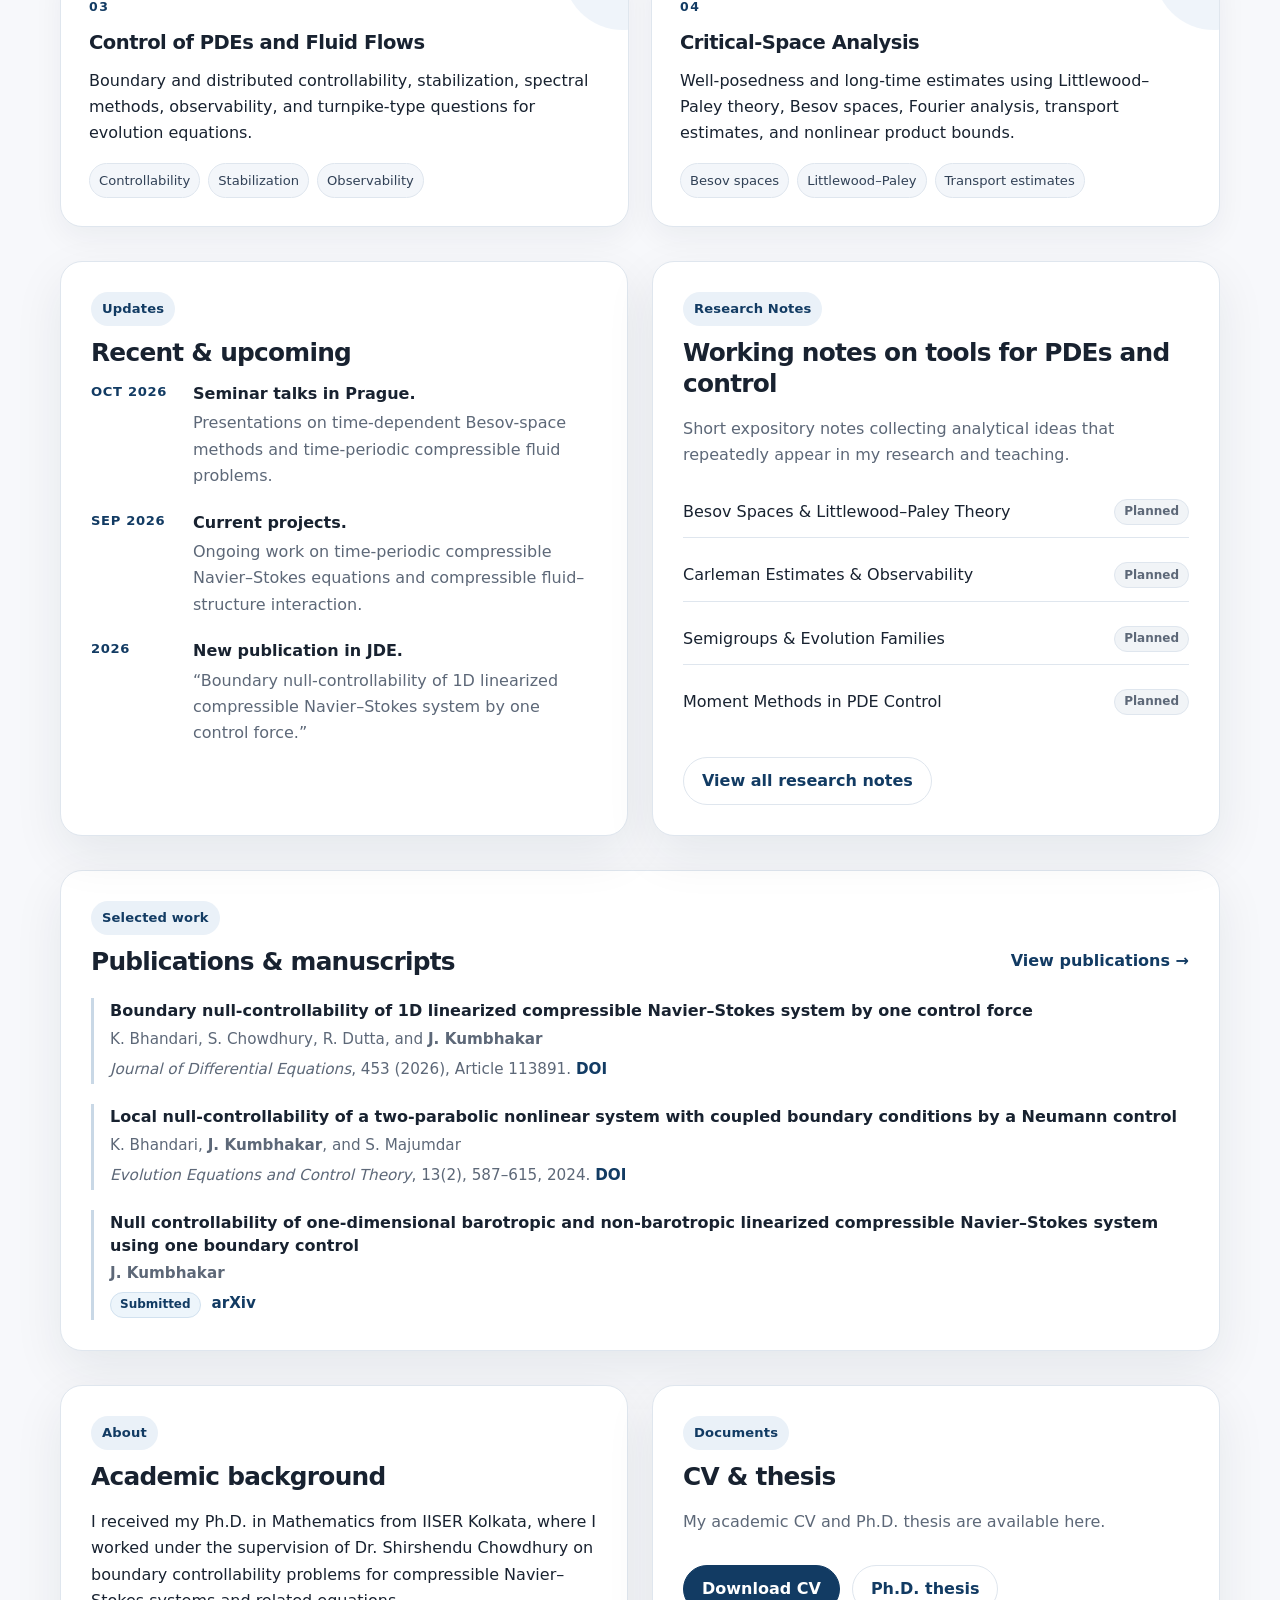
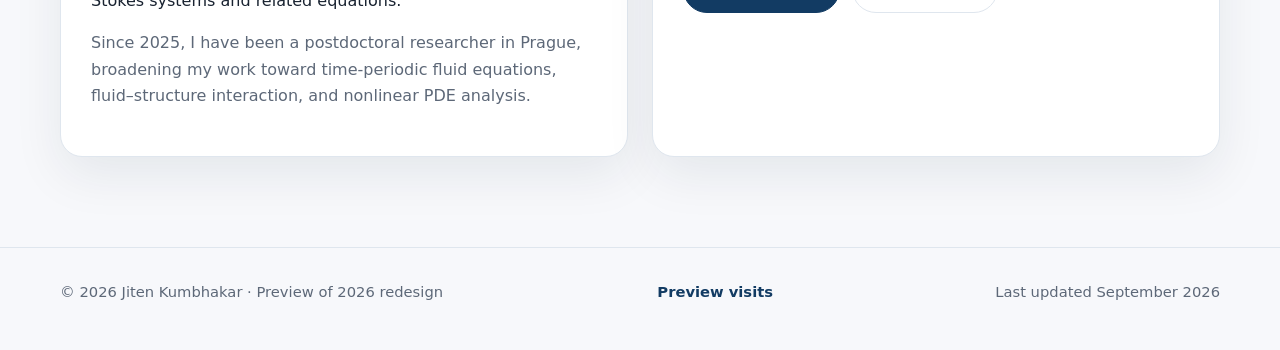
==== commit ce63350a: "Add separate visitor counter to preview home" ====
--- a/preview-2026/index.html
+++ b/preview-2026/index.html
@@ -10,172 +10,24 @@
 <body>
 <header class="site-header">
   <div class="container nav">
-    <a class="brand" href="index.html" aria-label="Jiten Kumbhakar preview home">
-      <span class="brand-name">Jiten Kumbhakar</span>
-      <span class="brand-role">Postdoctoral Researcher in Mathematics</span>
-    </a>
-    <nav class="nav-links" aria-label="Main navigation">
-      <a class="active" href="index.html">Home</a>
-      <a href="research.html">Research</a>
-      <a href="publications.html">Publications</a>
-      <a href="notes.html">Research Notes</a>
-      <a href="talks.html">Talks</a>
-      <a href="teaching.html">Teaching</a>
-      <a href="../CV_Jiten_Kumbhakar.pdf">CV</a>
-      <a href="contact.html">Contact</a>
-    </nav>
+    <a class="brand" href="index.html" aria-label="Jiten Kumbhakar preview home"><span class="brand-name">Jiten Kumbhakar</span><span class="brand-role">Postdoctoral Researcher in Mathematics</span></a>
+    <nav class="nav-links" aria-label="Main navigation"><a class="active" href="index.html">Home</a><a href="research.html">Research</a><a href="publications.html">Publications</a><a href="notes.html">Research Notes</a><a href="talks.html">Talks</a><a href="teaching.html">Teaching</a><a href="../CV_Jiten_Kumbhakar.pdf">CV</a><a href="contact.html">Contact</a></nav>
   </div>
 </header>
 
 <main id="top">
-  <section class="hero">
-    <div class="container hero-grid">
-      <article class="hero-main">
-        <div class="eyebrow">PDEs · Fluid Mechanics · Control Theory</div>
-        <h1>Analysis and control of nonlinear PDEs arising in fluid mechanics.</h1>
-        <p class="hero-subtitle">I am a postdoctoral researcher at the <span class="highlight">Institute of Mathematics, Czech Academy of Sciences</span>. My research focuses on partial differential equations arising in fluid mechanics and control theory.</p>
-        <p class="muted">My current interests include compressible Navier–Stokes equations, time-periodic problems, controllability and stabilization, fluid–structure interaction, and critical-space methods based on harmonic analysis.</p>
-        <div class="button-row">
-          <a class="button primary" href="research.html">Explore research</a>
-          <a class="button secondary" href="publications.html">Publications</a>
-          <a class="button secondary" href="notes.html">Research notes</a>
-          <a class="button secondary" href="../CV_Jiten_Kumbhakar.pdf">Download CV</a>
-        </div>
-      </article>
+  <section class="hero"><div class="container hero-grid"><article class="hero-main"><div class="eyebrow">PDEs · Fluid Mechanics · Control Theory</div><h1>Analysis and control of nonlinear PDEs arising in fluid mechanics.</h1><p class="hero-subtitle">I am a postdoctoral researcher at the <span class="highlight">Institute of Mathematics, Czech Academy of Sciences</span>. My research focuses on partial differential equations arising in fluid mechanics and control theory.</p><p class="muted">My current interests include compressible Navier–Stokes equations, time-periodic problems, controllability and stabilization, fluid–structure interaction, and critical-space methods based on harmonic analysis.</p><div class="button-row"><a class="button primary" href="research.html">Explore research</a><a class="button secondary" href="publications.html">Publications</a><a class="button secondary" href="notes.html">Research notes</a><a class="button secondary" href="../CV_Jiten_Kumbhakar.pdf">Download CV</a></div></article><aside class="profile-card"><div class="portrait photo-box"><img src="../assets/profile.png" alt="Jiten Kumbhakar"></div><div class="profile-meta"><div class="meta-item"><span class="meta-label">Affiliation</span><span class="meta-value">Institute of Mathematics, CAS, Prague</span></div><div class="meta-item"><span class="meta-label">Current position</span><span class="meta-value">Postdoctoral Researcher</span></div><div class="meta-item"><span class="meta-label">Research areas</span><span class="meta-value">PDEs, fluids, control, harmonic analysis</span></div><div class="profile-links"><a class="text-link" href="https://scholar.google.com/citations?user=325vEj0AAAAJ&hl=en" target="_blank" rel="noopener noreferrer">Google Scholar</a></div></div></aside></div></section>
 
-      <aside class="profile-card">
-        <div class="portrait photo-box">
-          <img src="../assets/profile.png" alt="Jiten Kumbhakar">
-        </div>
-        <div class="profile-meta">
-          <div class="meta-item"><span class="meta-label">Affiliation</span><span class="meta-value">Institute of Mathematics, CAS, Prague</span></div>
-          <div class="meta-item"><span class="meta-label">Current position</span><span class="meta-value">Postdoctoral Researcher</span></div>
-          <div class="meta-item"><span class="meta-label">Research areas</span><span class="meta-value">PDEs, fluids, control, harmonic analysis</span></div>
-          <div class="profile-links"><a class="text-link" href="https://scholar.google.com/citations?user=325vEj0AAAAJ&hl=en" target="_blank" rel="noopener noreferrer">Google Scholar</a></div>
-        </div>
-      </aside>
-    </div>
-  </section>
+  <section class="container home-section" id="research-preview"><div class="section-heading-row"><div><div class="eyebrow compact">Current research</div><h2 class="home-heading">Research directions</h2></div><a class="text-link arrow-link" href="research.html">Full research overview →</a></div><div class="research-card-grid"><article class="research-card"><span class="card-kicker">01</span><h3>Time-Periodic Fluid Equations</h3><p>Existence, regularity, stability, and control of time-periodic solutions for compressible fluid systems and related non-autonomous evolution problems.</p><div class="tag-list compact-tags"><span class="tag">Compressible Navier–Stokes</span><span class="tag">Evolution families</span><span class="tag">Periodic solutions</span></div></article><article class="research-card"><span class="card-kicker">02</span><h3>Fluid–Structure Interaction</h3><p>Weak solutions and analytical questions for compressible fluid–rigid body systems, including moving domains, thermodynamic effects, and energy methods.</p><p class="collaboration-note">Joint work with Kuntal Bhandari and Šárka Nečasová.</p><div class="tag-list compact-tags"><span class="tag">FSI</span><span class="tag">Weak solutions</span><span class="tag">Energy & entropy</span></div></article><article class="research-card"><span class="card-kicker">03</span><h3>Control of PDEs and Fluid Flows</h3><p>Boundary and distributed controllability, stabilization, spectral methods, observability, and turnpike-type questions for evolution equations.</p><div class="tag-list compact-tags"><span class="tag">Controllability</span><span class="tag">Stabilization</span><span class="tag">Observability</span></div></article><article class="research-card"><span class="card-kicker">04</span><h3>Critical-Space Analysis</h3><p>Well-posedness and long-time estimates using Littlewood–Paley theory, Besov spaces, Fourier analysis, transport estimates, and nonlinear product bounds.</p><div class="tag-list compact-tags"><span class="tag">Besov spaces</span><span class="tag">Littlewood–Paley</span><span class="tag">Transport estimates</span></div></article></div></section>
 
-  <section class="container home-section" id="research-preview">
-    <div class="section-heading-row">
-      <div>
-        <div class="eyebrow compact">Current research</div>
-        <h2 class="home-heading">Research directions</h2>
-      </div>
-      <a class="text-link arrow-link" href="research.html">Full research overview →</a>
-    </div>
+  <section class="container home-section"><div class="home-two-column"><article class="section-card"><div class="section-heading-row tight"><div><div class="eyebrow compact">Updates</div><h2 class="section-title no-bottom">Recent & upcoming</h2></div></div><ul class="timeline-list news-list"><li><span class="news-date">Oct 2026</span><div><strong>Seminar talks in Prague.</strong><p>Presentations on time-dependent Besov-space methods and time-periodic compressible fluid problems.</p></div></li><li><span class="news-date">Sep 2026</span><div><strong>Current projects.</strong><p>Ongoing work on time-periodic compressible Navier–Stokes equations and compressible fluid–structure interaction.</p></div></li><li><span class="news-date">2026</span><div><strong>New publication in JDE.</strong><p>“Boundary null-controllability of 1D linearized compressible Navier–Stokes system by one control force.”</p></div></li></ul></article><article class="section-card notes-preview-card" id="notes-preview"><div class="eyebrow compact">Research Notes</div><h2 class="section-title">Working notes on tools for PDEs and control</h2><p class="muted">Short expository notes collecting analytical ideas that repeatedly appear in my research and teaching.</p><ul class="quick-list notes-list"><li><span>Besov Spaces & Littlewood–Paley Theory</span><span class="status-pill">Planned</span></li><li><span>Carleman Estimates & Observability</span><span class="status-pill">Planned</span></li><li><span>Semigroups & Evolution Families</span><span class="status-pill">Planned</span></li><li><span>Moment Methods in PDE Control</span><span class="status-pill">Planned</span></li></ul><div class="button-row"><a class="button secondary" href="notes.html">View all research notes</a></div></article></div></section>
 
-    <div class="research-card-grid">
-      <article class="research-card">
-        <span class="card-kicker">01</span>
-        <h3>Time-Periodic Fluid Equations</h3>
-        <p>Existence, regularity, stability, and control of time-periodic solutions for compressible fluid systems and related non-autonomous evolution problems.</p>
-        <div class="tag-list compact-tags"><span class="tag">Compressible Navier–Stokes</span><span class="tag">Evolution families</span><span class="tag">Periodic solutions</span></div>
-      </article>
+  <section class="container home-section" id="publications-preview"><article class="section-card full-width"><div class="section-heading-row"><div><div class="eyebrow compact">Selected work</div><h2 class="section-title no-bottom">Publications & manuscripts</h2></div><a class="text-link arrow-link" href="publications.html">View publications →</a></div><ul class="publication-list featured-publications"><li><div class="item-title">Boundary null-controllability of 1D linearized compressible Navier–Stokes system by one control force</div><div class="item-meta">K. Bhandari, S. Chowdhury, R. Dutta, and <strong>J. Kumbhakar</strong></div><div class="small muted"><em>Journal of Differential Equations</em>, 453 (2026), Article 113891. <a class="text-link" href="https://doi.org/10.1016/j.jde.2025.113891" target="_blank" rel="noopener noreferrer">DOI</a></div></li><li><div class="item-title">Local null-controllability of a two-parabolic nonlinear system with coupled boundary conditions by a Neumann control</div><div class="item-meta">K. Bhandari, <strong>J. Kumbhakar</strong>, and S. Majumdar</div><div class="small muted"><em>Evolution Equations and Control Theory</em>, 13(2), 587–615, 2024. <a class="text-link" href="https://doi.org/10.3934/eect.2023059" target="_blank" rel="noopener noreferrer">DOI</a></div></li><li><div class="item-title">Null controllability of one-dimensional barotropic and non-barotropic linearized compressible Navier–Stokes system using one boundary control</div><div class="item-meta"><strong>J. Kumbhakar</strong></div><div class="small muted"><span class="status-pill submitted">Submitted</span> <a class="text-link" href="https://arxiv.org/abs/2301.04080" target="_blank" rel="noopener noreferrer">arXiv</a></div></li></ul></article></section>
 
-      <article class="research-card">
-        <span class="card-kicker">02</span>
-        <h3>Fluid–Structure Interaction</h3>
-        <p>Weak solutions and analytical questions for compressible fluid–rigid body systems, including moving domains, thermodynamic effects, and energy methods.</p>
-        <p class="collaboration-note">Joint work with Kuntal Bhandari and Šárka Nečasová.</p>
-        <div class="tag-list compact-tags"><span class="tag">FSI</span><span class="tag">Weak solutions</span><span class="tag">Energy & entropy</span></div>
-      </article>
-
-      <article class="research-card">
-        <span class="card-kicker">03</span>
-        <h3>Control of PDEs and Fluid Flows</h3>
-        <p>Boundary and distributed controllability, stabilization, spectral methods, observability, and turnpike-type questions for evolution equations.</p>
-        <div class="tag-list compact-tags"><span class="tag">Controllability</span><span class="tag">Stabilization</span><span class="tag">Observability</span></div>
-      </article>
-
-      <article class="research-card">
-        <span class="card-kicker">04</span>
-        <h3>Critical-Space Analysis</h3>
-        <p>Well-posedness and long-time estimates using Littlewood–Paley theory, Besov spaces, Fourier analysis, transport estimates, and nonlinear product bounds.</p>
-        <div class="tag-list compact-tags"><span class="tag">Besov spaces</span><span class="tag">Littlewood–Paley</span><span class="tag">Transport estimates</span></div>
-      </article>
-    </div>
-  </section>
-
-  <section class="container home-section">
-    <div class="home-two-column">
-      <article class="section-card">
-        <div class="section-heading-row tight">
-          <div><div class="eyebrow compact">Updates</div><h2 class="section-title no-bottom">Recent & upcoming</h2></div>
-        </div>
-        <ul class="timeline-list news-list">
-          <li><span class="news-date">Oct 2026</span><div><strong>Seminar talks in Prague.</strong><p>Presentations on time-dependent Besov-space methods and time-periodic compressible fluid problems.</p></div></li>
-          <li><span class="news-date">Sep 2026</span><div><strong>Current projects.</strong><p>Ongoing work on time-periodic compressible Navier–Stokes equations and compressible fluid–structure interaction.</p></div></li>
-          <li><span class="news-date">2026</span><div><strong>New publication in JDE.</strong><p>“Boundary null-controllability of 1D linearized compressible Navier–Stokes system by one control force.”</p></div></li>
-        </ul>
-      </article>
-
-      <article class="section-card notes-preview-card" id="notes-preview">
-        <div class="eyebrow compact">Research Notes</div>
-        <h2 class="section-title">Working notes on tools for PDEs and control</h2>
-        <p class="muted">Short expository notes collecting analytical ideas that repeatedly appear in my research and teaching.</p>
-        <ul class="quick-list notes-list">
-          <li><span>Besov Spaces & Littlewood–Paley Theory</span><span class="status-pill">Planned</span></li>
-          <li><span>Carleman Estimates & Observability</span><span class="status-pill">Planned</span></li>
-          <li><span>Semigroups & Evolution Families</span><span class="status-pill">Planned</span></li>
-          <li><span>Moment Methods in PDE Control</span><span class="status-pill">Planned</span></li>
-        </ul>
-        <div class="button-row"><a class="button secondary" href="notes.html">View all research notes</a></div>
-      </article>
-    </div>
-  </section>
-
-  <section class="container home-section" id="publications-preview">
-    <article class="section-card full-width">
-      <div class="section-heading-row">
-        <div><div class="eyebrow compact">Selected work</div><h2 class="section-title no-bottom">Publications & manuscripts</h2></div>
-        <a class="text-link arrow-link" href="publications.html">View publications →</a>
-      </div>
-      <ul class="publication-list featured-publications">
-        <li>
-          <div class="item-title">Boundary null-controllability of 1D linearized compressible Navier–Stokes system by one control force</div>
-          <div class="item-meta">K. Bhandari, S. Chowdhury, R. Dutta, and <strong>J. Kumbhakar</strong></div>
-          <div class="small muted"><em>Journal of Differential Equations</em>, 453 (2026), Article 113891. <a class="text-link" href="https://doi.org/10.1016/j.jde.2025.113891" target="_blank" rel="noopener noreferrer">DOI</a></div>
-        </li>
-        <li>
-          <div class="item-title">Local null-controllability of a two-parabolic nonlinear system with coupled boundary conditions by a Neumann control</div>
-          <div class="item-meta">K. Bhandari, <strong>J. Kumbhakar</strong>, and S. Majumdar</div>
-          <div class="small muted"><em>Evolution Equations and Control Theory</em>, 13(2), 587–615, 2024. <a class="text-link" href="https://doi.org/10.3934/eect.2023059" target="_blank" rel="noopener noreferrer">DOI</a></div>
-        </li>
-        <li>
-          <div class="item-title">Null controllability of one-dimensional barotropic and non-barotropic linearized compressible Navier–Stokes system using one boundary control</div>
-          <div class="item-meta"><strong>J. Kumbhakar</strong></div>
-          <div class="small muted"><span class="status-pill submitted">Submitted</span> <a class="text-link" href="https://arxiv.org/abs/2301.04080" target="_blank" rel="noopener noreferrer">arXiv</a></div>
-        </li>
-      </ul>
-    </article>
-  </section>
-
-  <section class="container home-section last-home-section">
-    <div class="home-two-column">
-      <article class="section-card">
-        <div class="eyebrow compact">About</div>
-        <h2 class="section-title">Academic background</h2>
-        <p>I received my Ph.D. in Mathematics from IISER Kolkata, where I worked under the supervision of Dr. Shirshendu Chowdhury on boundary controllability problems for compressible Navier–Stokes systems and related equations.</p>
-        <p class="muted">Since 2025, I have been a postdoctoral researcher in Prague, broadening my work toward time-periodic fluid equations, fluid–structure interaction, and nonlinear PDE analysis.</p>
-      </article>
-      <article class="section-card">
-        <div class="eyebrow compact">Documents</div>
-        <h2 class="section-title">CV & thesis</h2>
-        <p class="muted">My academic CV and Ph.D. thesis are available here.</p>
-        <div class="button-row"><a class="button primary" href="../CV_Jiten_Kumbhakar.pdf">Download CV</a><a class="button secondary" href="../Thesis_Jiten_Kumbhakar.pdf" target="_blank" rel="noopener noreferrer">Ph.D. thesis</a></div>
-      </article>
-    </div>
-  </section>
+  <section class="container home-section last-home-section"><div class="home-two-column"><article class="section-card"><div class="eyebrow compact">About</div><h2 class="section-title">Academic background</h2><p>I received my Ph.D. in Mathematics from IISER Kolkata, where I worked under the supervision of Dr. Shirshendu Chowdhury on boundary controllability problems for compressible Navier–Stokes systems and related equations.</p><p class="muted">Since 2025, I have been a postdoctoral researcher in Prague, broadening my work toward time-periodic fluid equations, fluid–structure interaction, and nonlinear PDE analysis.</p></article><article class="section-card"><div class="eyebrow compact">Documents</div><h2 class="section-title">CV & thesis</h2><p class="muted">My academic CV and Ph.D. thesis are available here.</p><div class="button-row"><a class="button primary" href="../CV_Jiten_Kumbhakar.pdf">Download CV</a><a class="button secondary" href="../Thesis_Jiten_Kumbhakar.pdf" target="_blank" rel="noopener noreferrer">Ph.D. thesis</a></div></article></div></section>
 </main>
 
-<footer class="footer">
-  <div class="container footer-inner">
-    <div>© <span id="year"></span> Jiten Kumbhakar · Preview of 2026 redesign</div>
-    <div class="footer-meta">Last updated September 2026</div>
-  </div>
-</footer>
+<footer class="footer"><div class="container footer-inner"><div>© <span id="year"></span> Jiten Kumbhakar · Preview of 2026 redesign</div><div class="footer-meta footer-counter"><span class="visitor-counter-label">Preview visits</span><script src="https://www.stats4u.net/s4u.js" data-id="9253399019" data-style="981" async></script></div><div class="footer-meta">Last updated September 2026</div></div></footer>
 <script>document.getElementById("year").textContent=new Date().getFullYear();</script>
 </body>
 </html>
--- a/preview-2026/style.css
+++ b/preview-2026/style.css
@@ -102,8 +102,9 @@
 .text-link{color:var(--primary);font-weight:680}
 .text-link:hover{text-decoration:underline;text-underline-offset:3px}
 .footer{padding:32px 0 44px;color:var(--muted);border-top:1px solid var(--border);font-size:.92rem}
-.footer-inner{display:flex;justify-content:space-between;gap:20px;flex-wrap:wrap}
+.footer-inner{display:flex;justify-content:space-between;align-items:center;gap:20px;flex-wrap:wrap}
 .footer-meta{white-space:nowrap}
+.footer-counter{display:flex;align-items:center;gap:8px;min-height:26px}.visitor-counter-label{font-weight:650;color:var(--primary)}.footer-counter script{display:inline}
 .research-intro{margin-bottom:36px}
 .research-intro-note{max-width:900px;margin-bottom:0;font-size:1.01rem}
 .research-section{margin-top:42px}
@@ -126,4 +127,4 @@
 .method-chip{display:inline-flex;align-items:center;padding:9px 12px;border-radius:12px;background:var(--surface-soft);border:1px solid var(--border);font-size:.9rem;color:#314156;font-weight:620}
 @media(max-width:1040px){.nav{align-items:flex-start;flex-direction:column;justify-content:center;padding:14px 0}.nav-links{justify-content:flex-start;gap:14px 18px}}
 @media(max-width:920px){.hero-grid,.section-grid,.content-grid,.home-two-column,.research-card-grid,.current-projects-grid,.research-theme-grid,.methods-layout{grid-template-columns:1fr}.hero-main,.page-intro{padding:30px}.section-heading-row{align-items:flex-start;flex-direction:column}.arrow-link{white-space:normal}.section-caption{padding-bottom:0}}
-@media(max-width:640px){.container{width:min(calc(100% - 28px),var(--max))}.hero,.page-shell{padding-top:42px}.hero-main,.profile-card,.section-card,.page-intro,.list-card,.research-card,.current-project-card,.research-theme-card{padding:22px;border-radius:18px}.portrait{min-height:220px}.photo-box img{min-height:220px}.button{width:100%}.nav-links{font-size:.91rem}.news-list li{grid-template-columns:1fr;gap:4px}.notes-list li{align-items:flex-start;flex-direction:column}.footer-inner{flex-direction:column;gap:6px}.project-topline{align-items:flex-start}.methods-card{padding:22px}}
+@media(max-width:640px){.container{width:min(calc(100% - 28px),var(--max))}.hero,.page-shell{padding-top:42px}.hero-main,.profile-card,.section-card,.page-intro,.list-card,.research-card,.current-project-card,.research-theme-card{padding:22px;border-radius:18px}.portrait{min-height:220px}.photo-box img{min-height:220px}.button{width:100%}.nav{gap:10px;padding:11px 0 8px}.nav-links{width:100%;font-size:.91rem;flex-wrap:nowrap;overflow-x:auto;overflow-y:hidden;white-space:nowrap;justify-content:flex-start;gap:18px;padding:0 0 5px;scrollbar-width:thin;-webkit-overflow-scrolling:touch}.nav-links a{flex:0 0 auto}.news-list li{grid-template-columns:1fr;gap:4px}.notes-list li{align-items:flex-start;flex-direction:column}.footer-inner{flex-direction:column;align-items:flex-start;gap:8px}.project-topline{align-items:flex-start}.methods-card{padding:22px}}
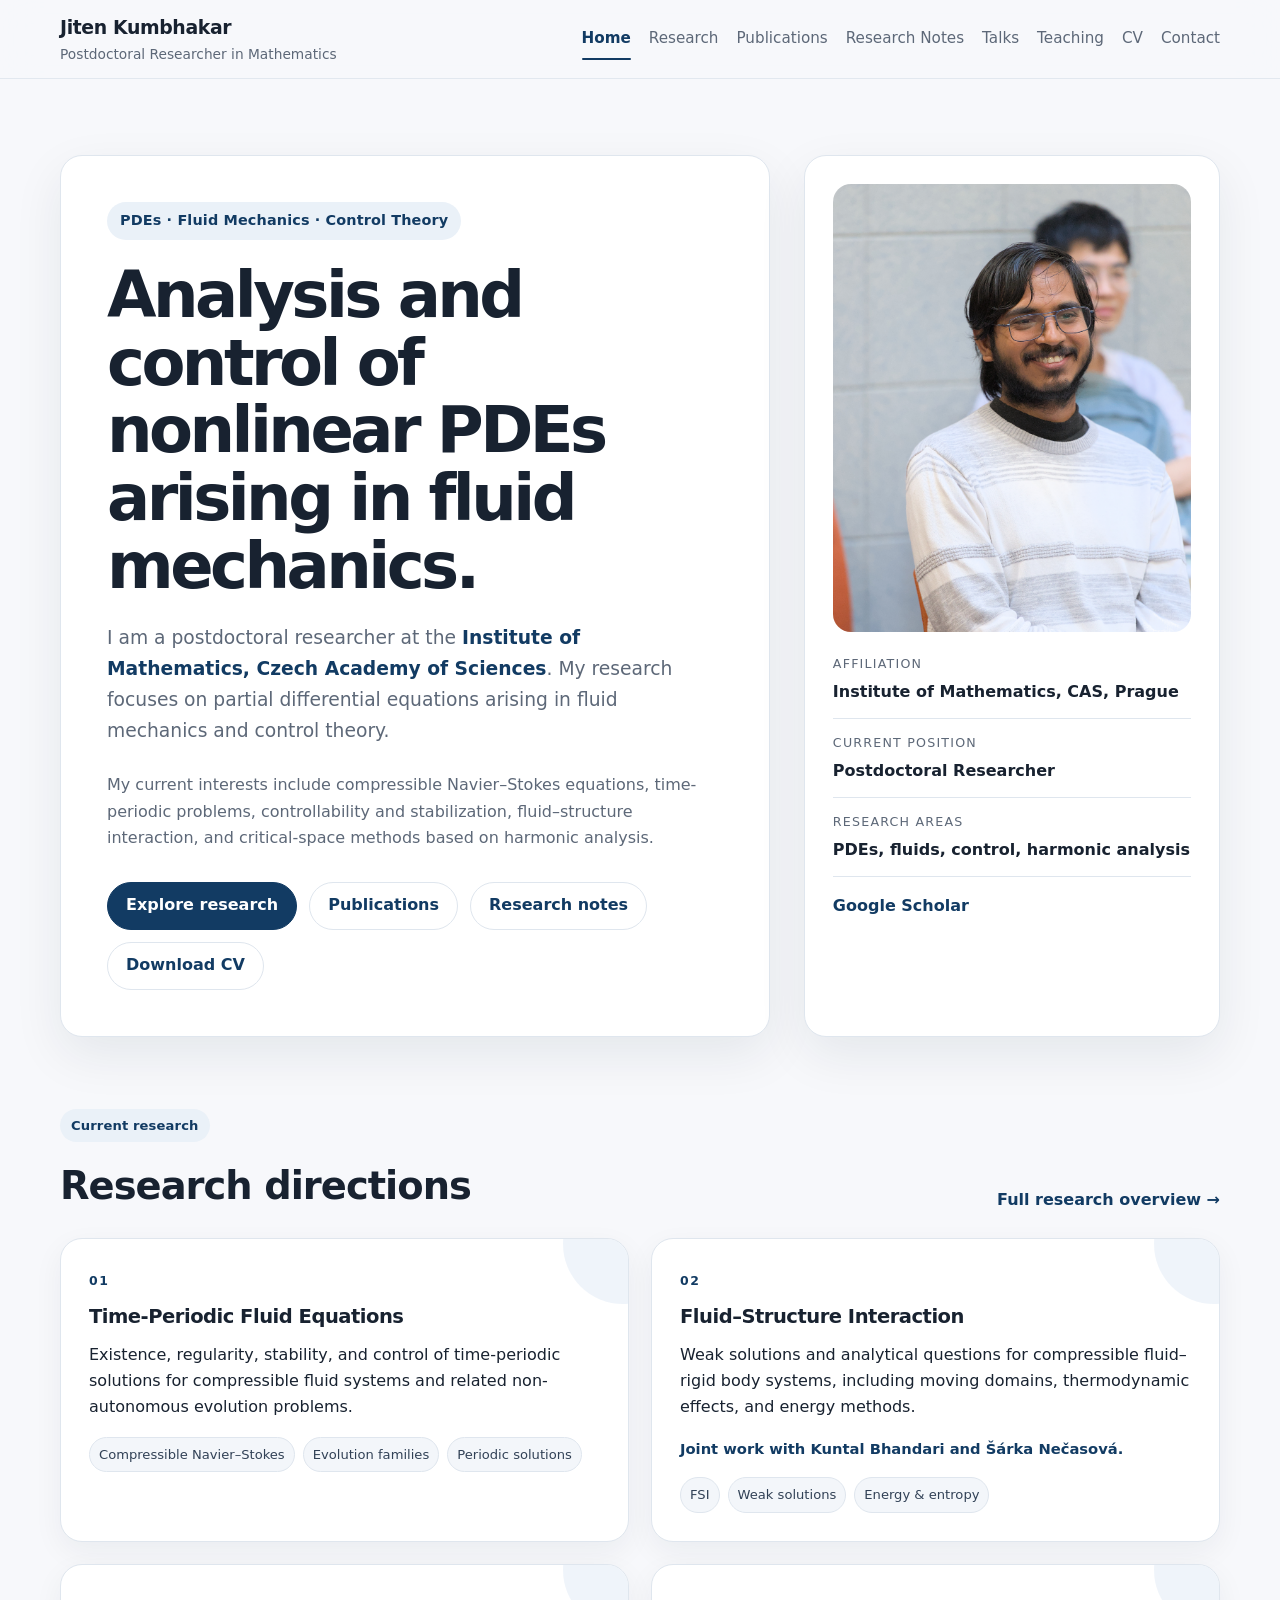
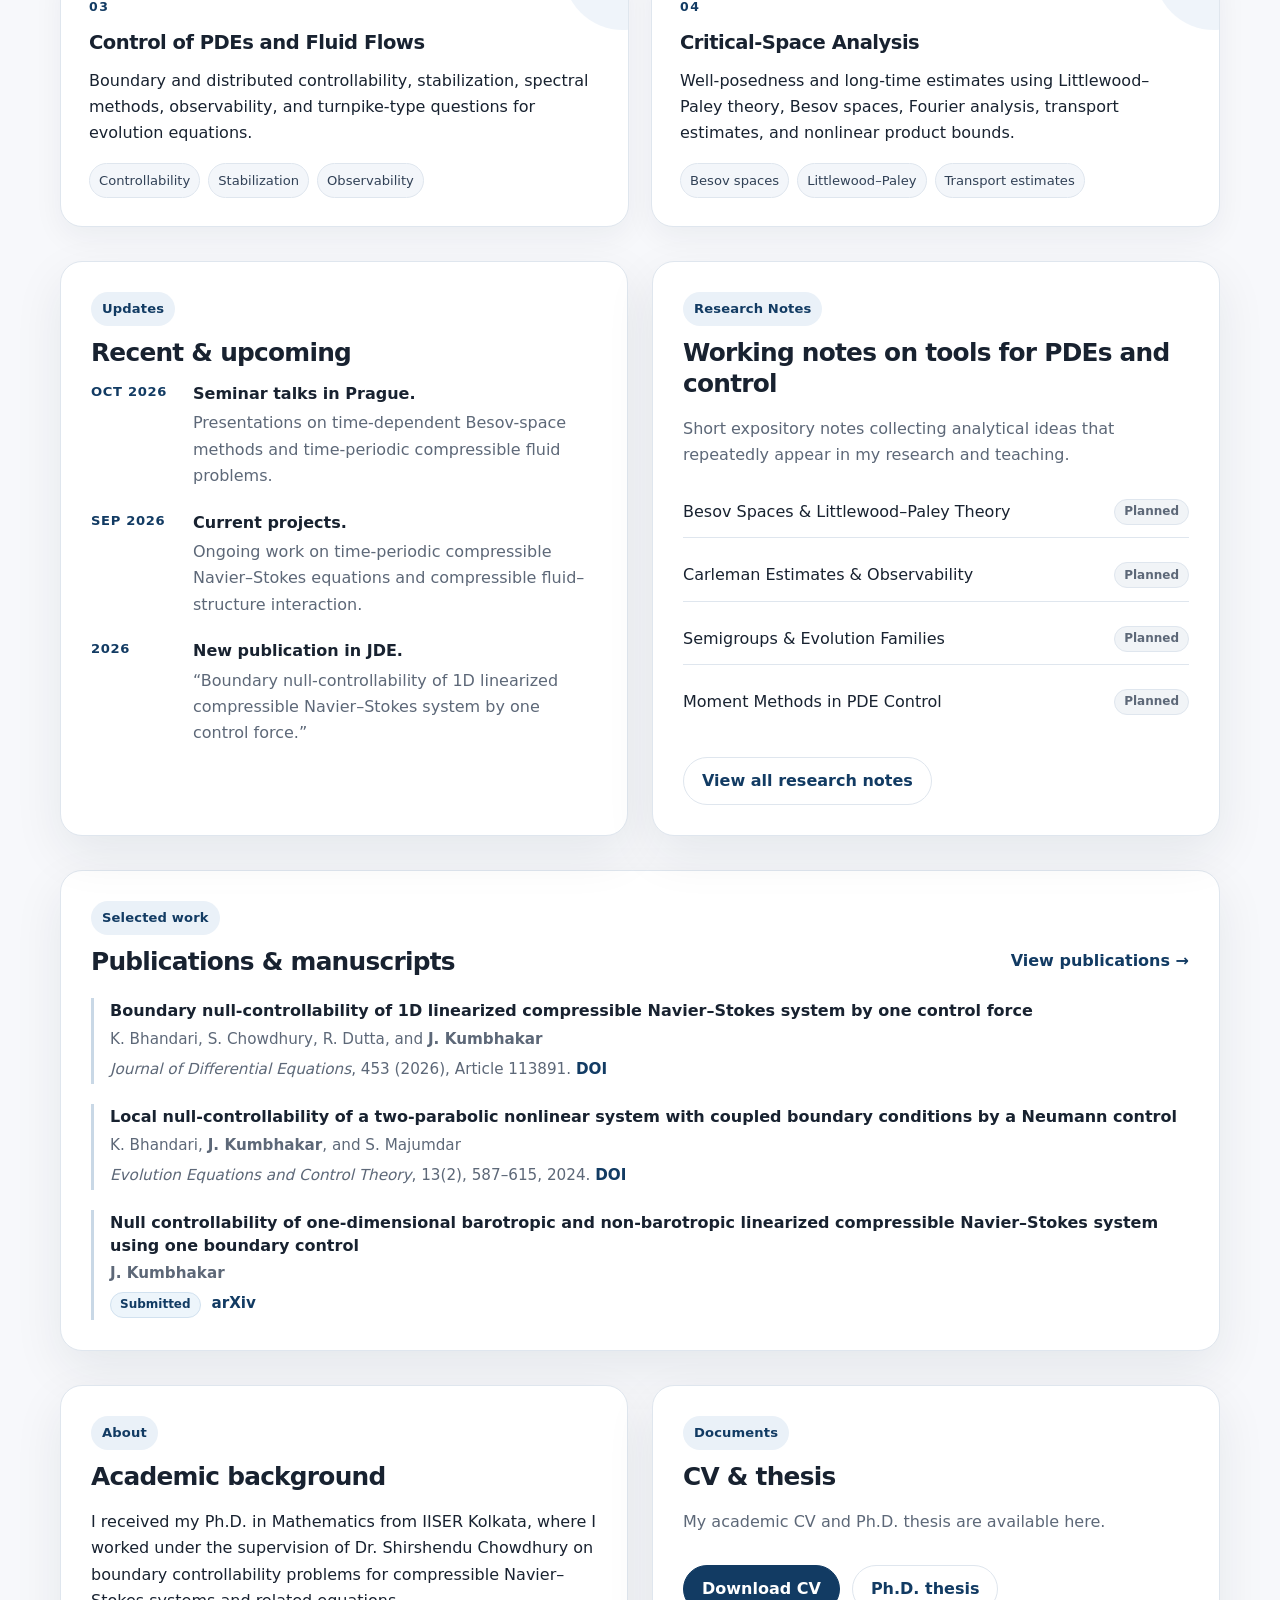
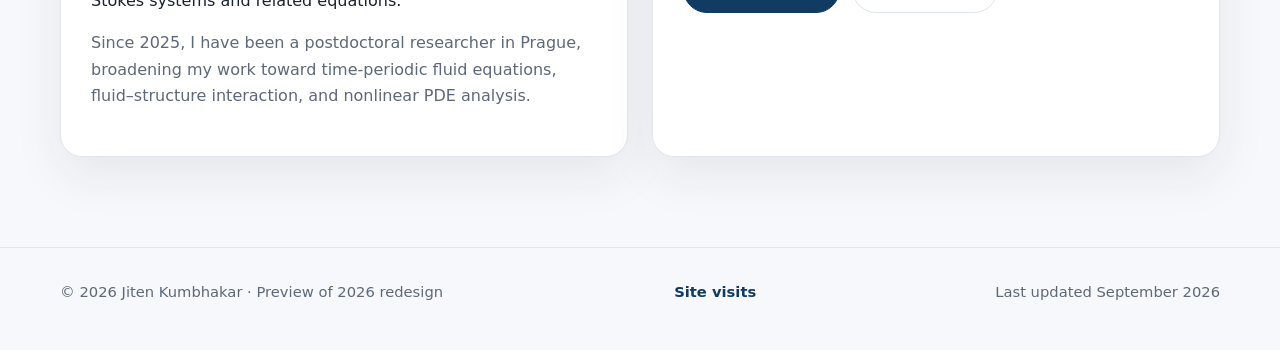
==== commit 69756398: "Show Site visits label in preview" ====
--- a/preview-2026/index.html
+++ b/preview-2026/index.html
@@ -27,7 +27,7 @@
   <section class="container home-section last-home-section"><div class="home-two-column"><article class="section-card"><div class="eyebrow compact">About</div><h2 class="section-title">Academic background</h2><p>I received my Ph.D. in Mathematics from IISER Kolkata, where I worked under the supervision of Dr. Shirshendu Chowdhury on boundary controllability problems for compressible Navier–Stokes systems and related equations.</p><p class="muted">Since 2025, I have been a postdoctoral researcher in Prague, broadening my work toward time-periodic fluid equations, fluid–structure interaction, and nonlinear PDE analysis.</p></article><article class="section-card"><div class="eyebrow compact">Documents</div><h2 class="section-title">CV & thesis</h2><p class="muted">My academic CV and Ph.D. thesis are available here.</p><div class="button-row"><a class="button primary" href="../CV_Jiten_Kumbhakar.pdf">Download CV</a><a class="button secondary" href="../Thesis_Jiten_Kumbhakar.pdf" target="_blank" rel="noopener noreferrer">Ph.D. thesis</a></div></article></div></section>
 </main>
 
-<footer class="footer"><div class="container footer-inner"><div>© <span id="year"></span> Jiten Kumbhakar · Preview of 2026 redesign</div><div class="footer-meta footer-counter"><span class="visitor-counter-label">Preview visits</span><script src="https://www.stats4u.net/s4u.js" data-id="9253399019" data-style="981" async></script></div><div class="footer-meta">Last updated September 2026</div></div></footer>
+<footer class="footer"><div class="container footer-inner"><div>© <span id="year"></span> Jiten Kumbhakar · Preview of 2026 redesign</div><div class="footer-meta footer-counter"><span class="visitor-counter-label">Site visits</span><script src="https://www.stats4u.net/s4u.js" data-id="9253399019" data-style="981" async></script></div><div class="footer-meta">Last updated September 2026</div></div></footer>
 <script>document.getElementById("year").textContent=new Date().getFullYear();</script>
 </body>
 </html>
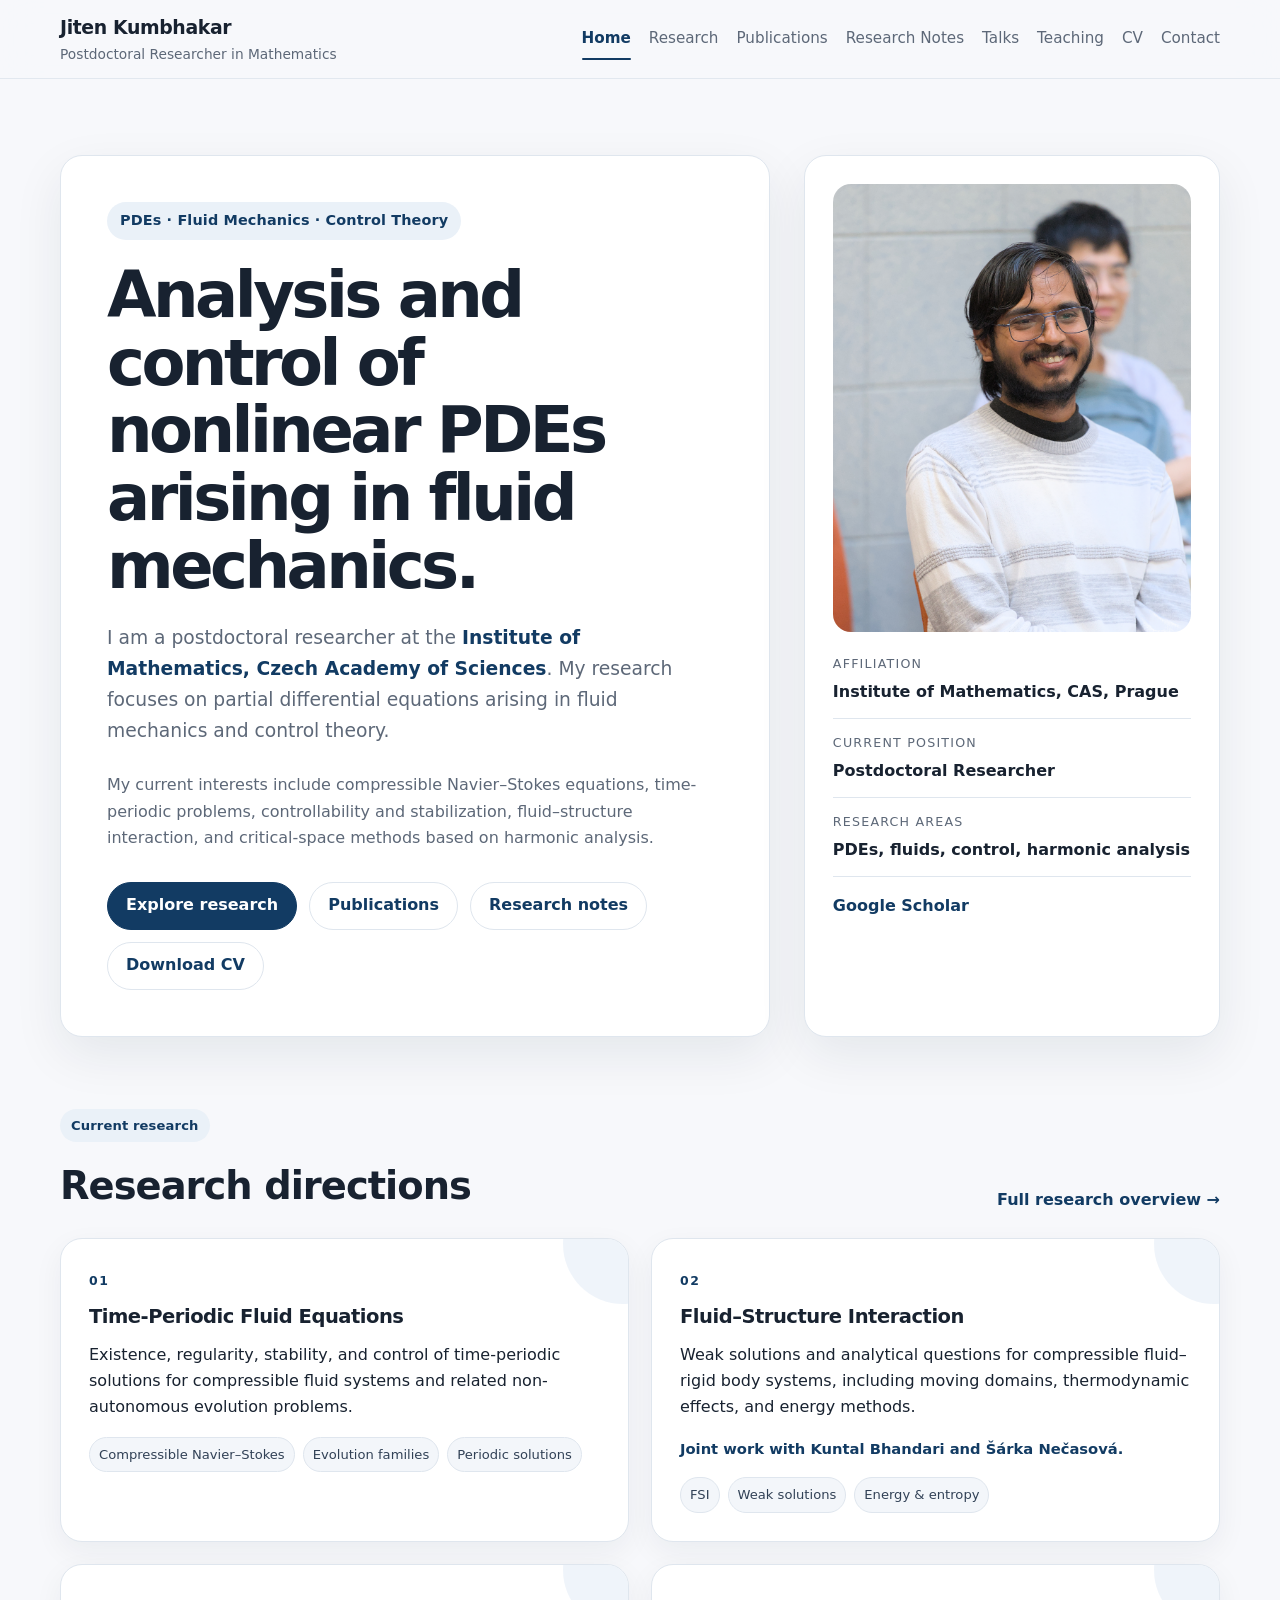
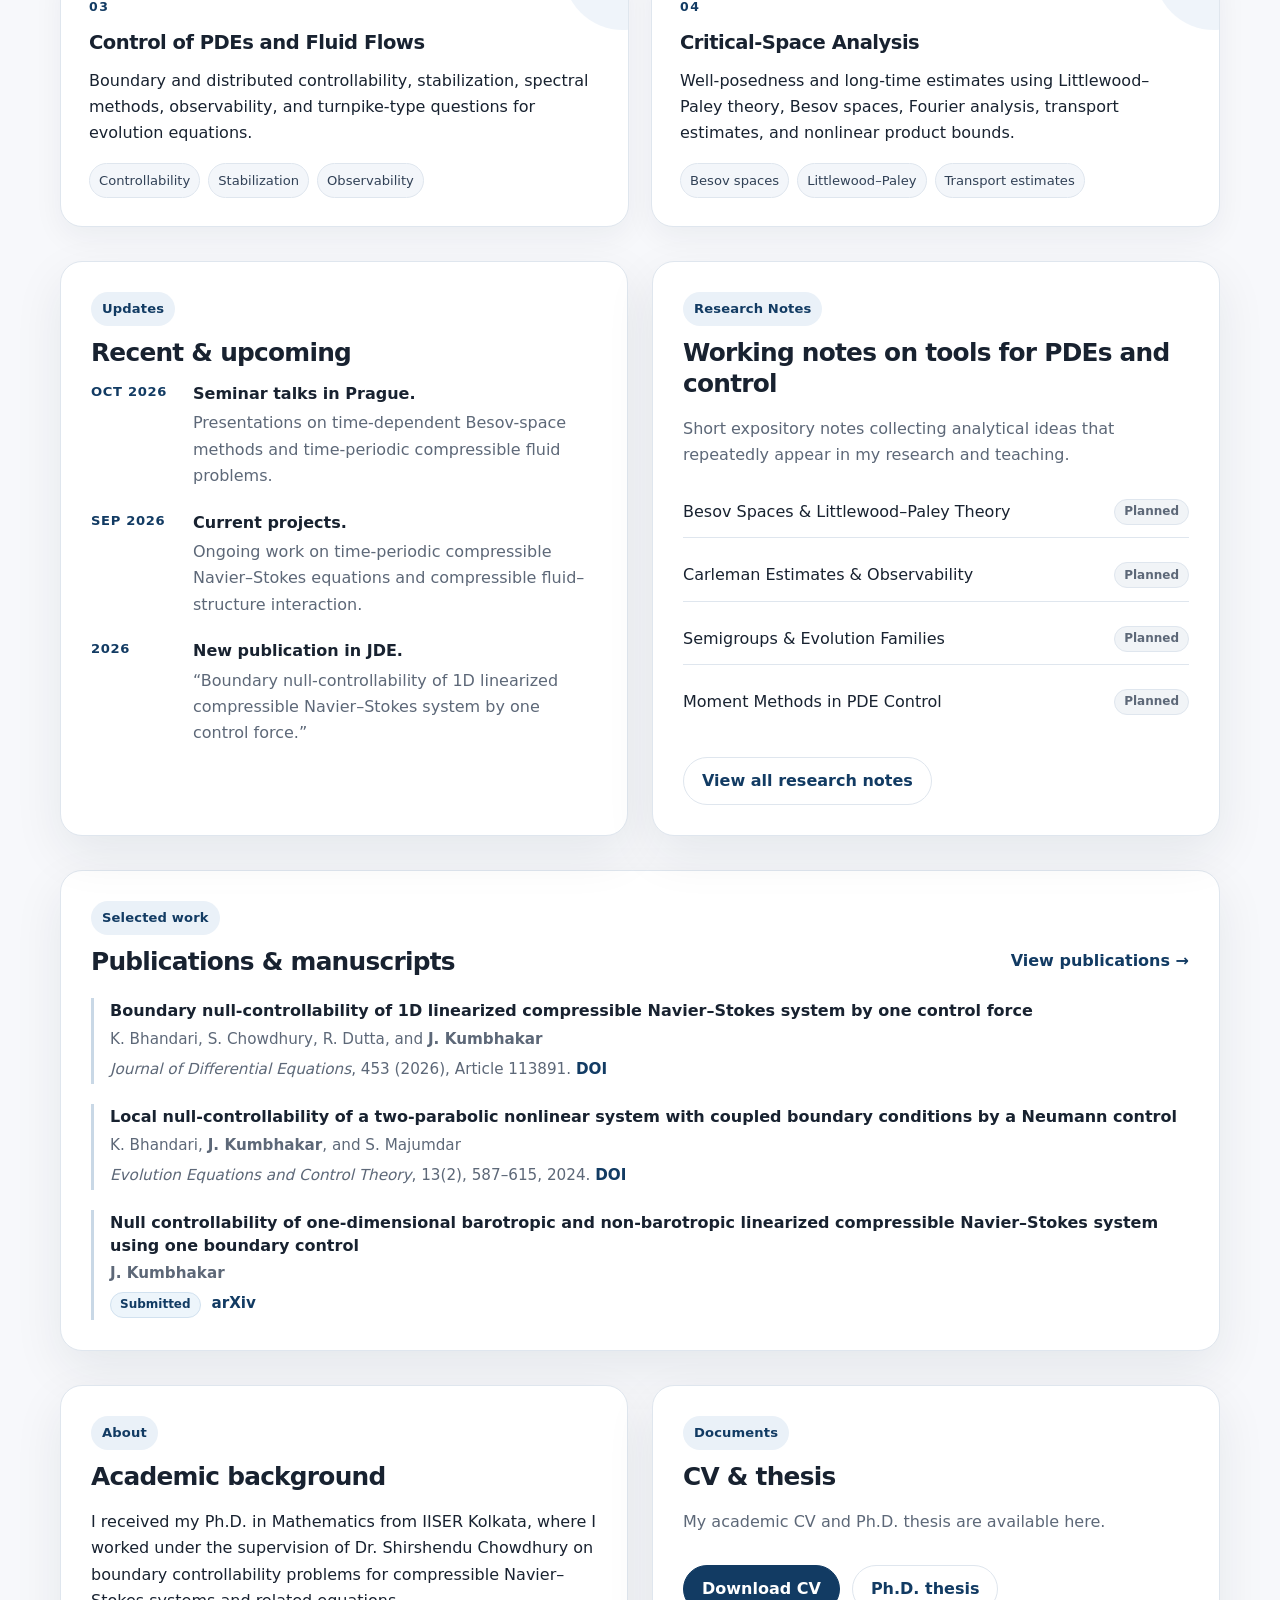
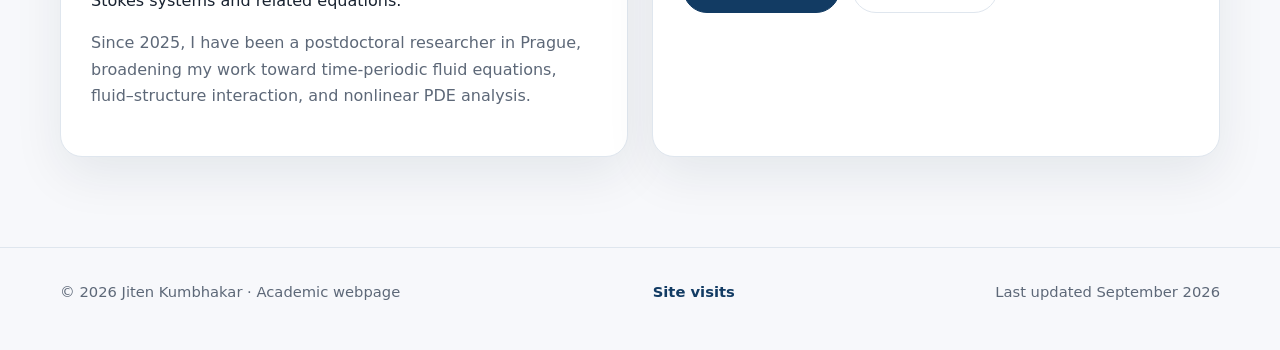
==== commit 88cfe2f2: "Remove preview footer label after launch" ====
--- a/preview-2026/index.html
+++ b/preview-2026/index.html
@@ -27,7 +27,7 @@
   <section class="container home-section last-home-section"><div class="home-two-column"><article class="section-card"><div class="eyebrow compact">About</div><h2 class="section-title">Academic background</h2><p>I received my Ph.D. in Mathematics from IISER Kolkata, where I worked under the supervision of Dr. Shirshendu Chowdhury on boundary controllability problems for compressible Navier–Stokes systems and related equations.</p><p class="muted">Since 2025, I have been a postdoctoral researcher in Prague, broadening my work toward time-periodic fluid equations, fluid–structure interaction, and nonlinear PDE analysis.</p></article><article class="section-card"><div class="eyebrow compact">Documents</div><h2 class="section-title">CV & thesis</h2><p class="muted">My academic CV and Ph.D. thesis are available here.</p><div class="button-row"><a class="button primary" href="../CV_Jiten_Kumbhakar.pdf">Download CV</a><a class="button secondary" href="../Thesis_Jiten_Kumbhakar.pdf" target="_blank" rel="noopener noreferrer">Ph.D. thesis</a></div></article></div></section>
 </main>
 
-<footer class="footer"><div class="container footer-inner"><div>© <span id="year"></span> Jiten Kumbhakar · Preview of 2026 redesign</div><div class="footer-meta footer-counter"><span class="visitor-counter-label">Site visits</span><script src="https://www.stats4u.net/s4u.js" data-id="9253399019" data-style="981" async></script></div><div class="footer-meta">Last updated September 2026</div></div></footer>
+<footer class="footer"><div class="container footer-inner"><div>© <span id="year"></span> Jiten Kumbhakar · Academic webpage</div><div class="footer-meta footer-counter"><span class="visitor-counter-label">Site visits</span><script src="https://www.stats4u.net/s4u.js" data-id="9253399019" data-style="981" async></script></div><div class="footer-meta">Last updated September 2026</div></div></footer>
 <script>document.getElementById("year").textContent=new Date().getFullYear();</script>
 </body>
 </html>
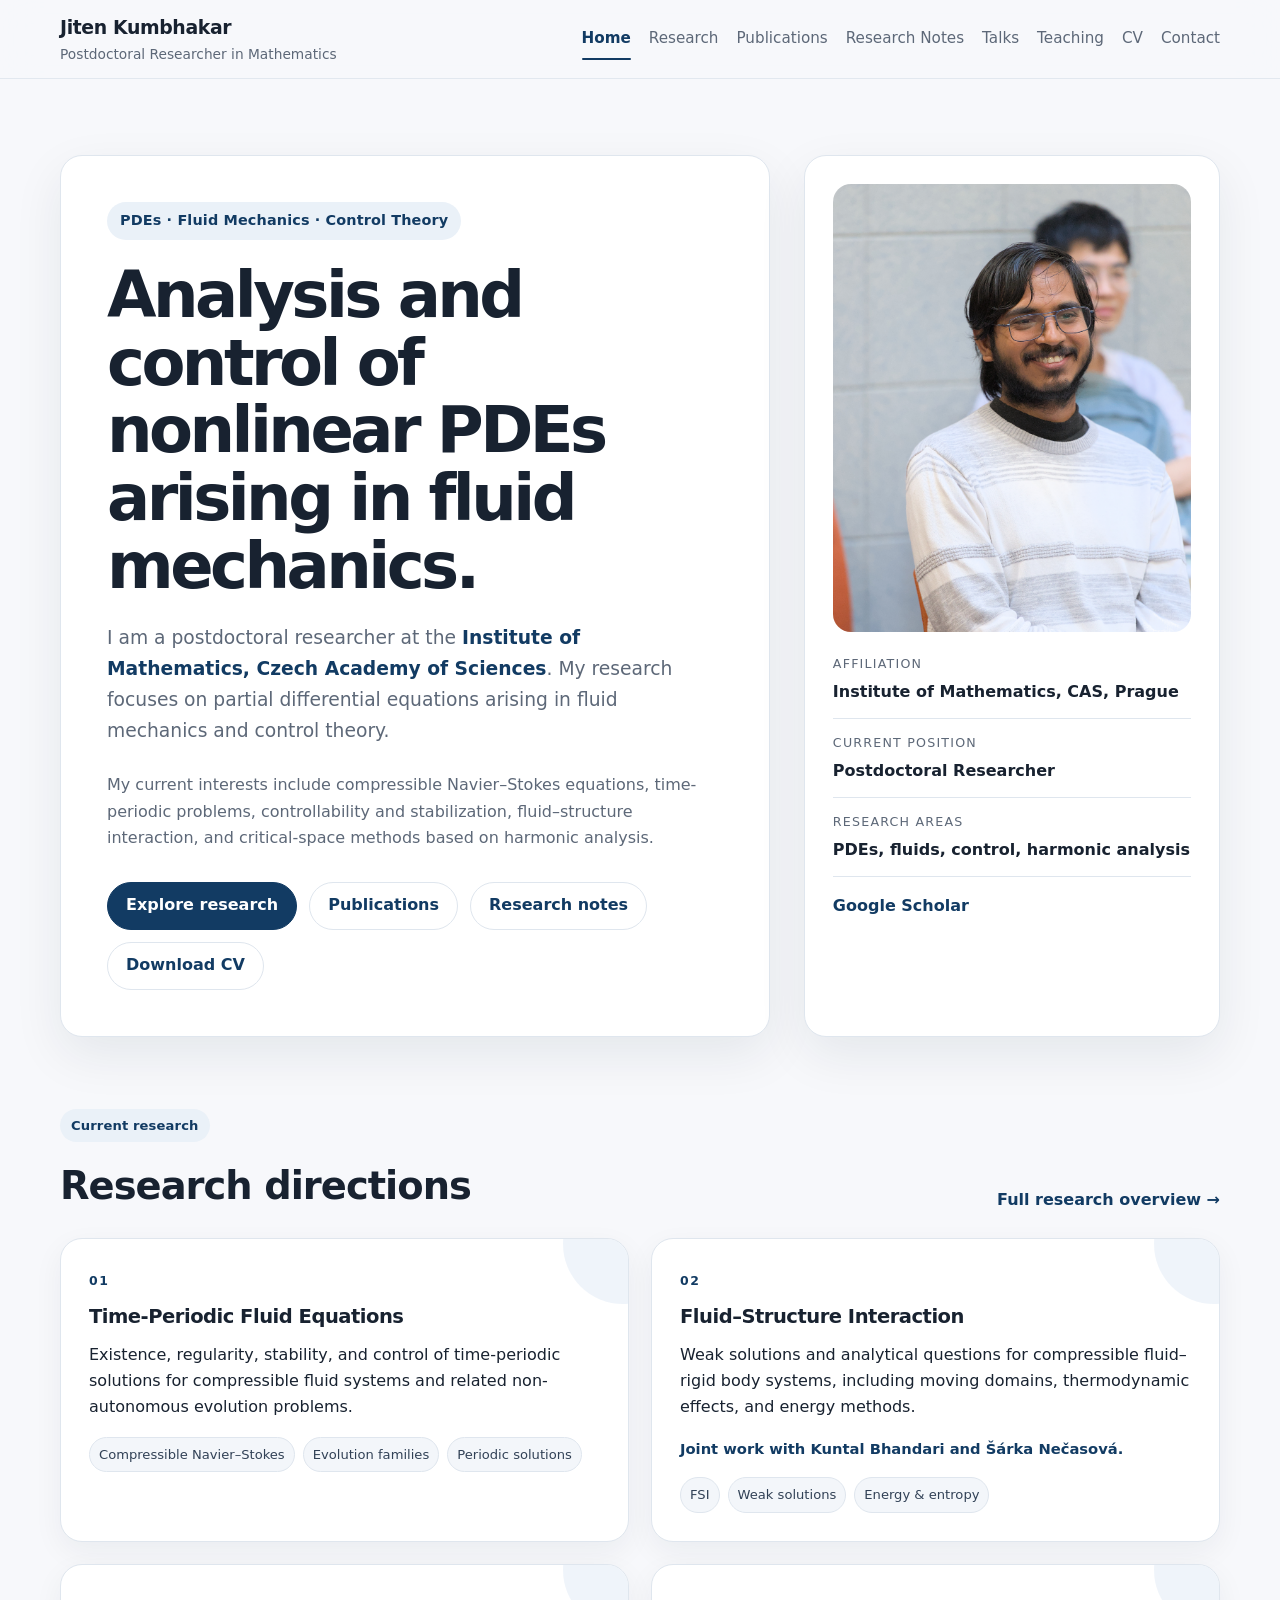
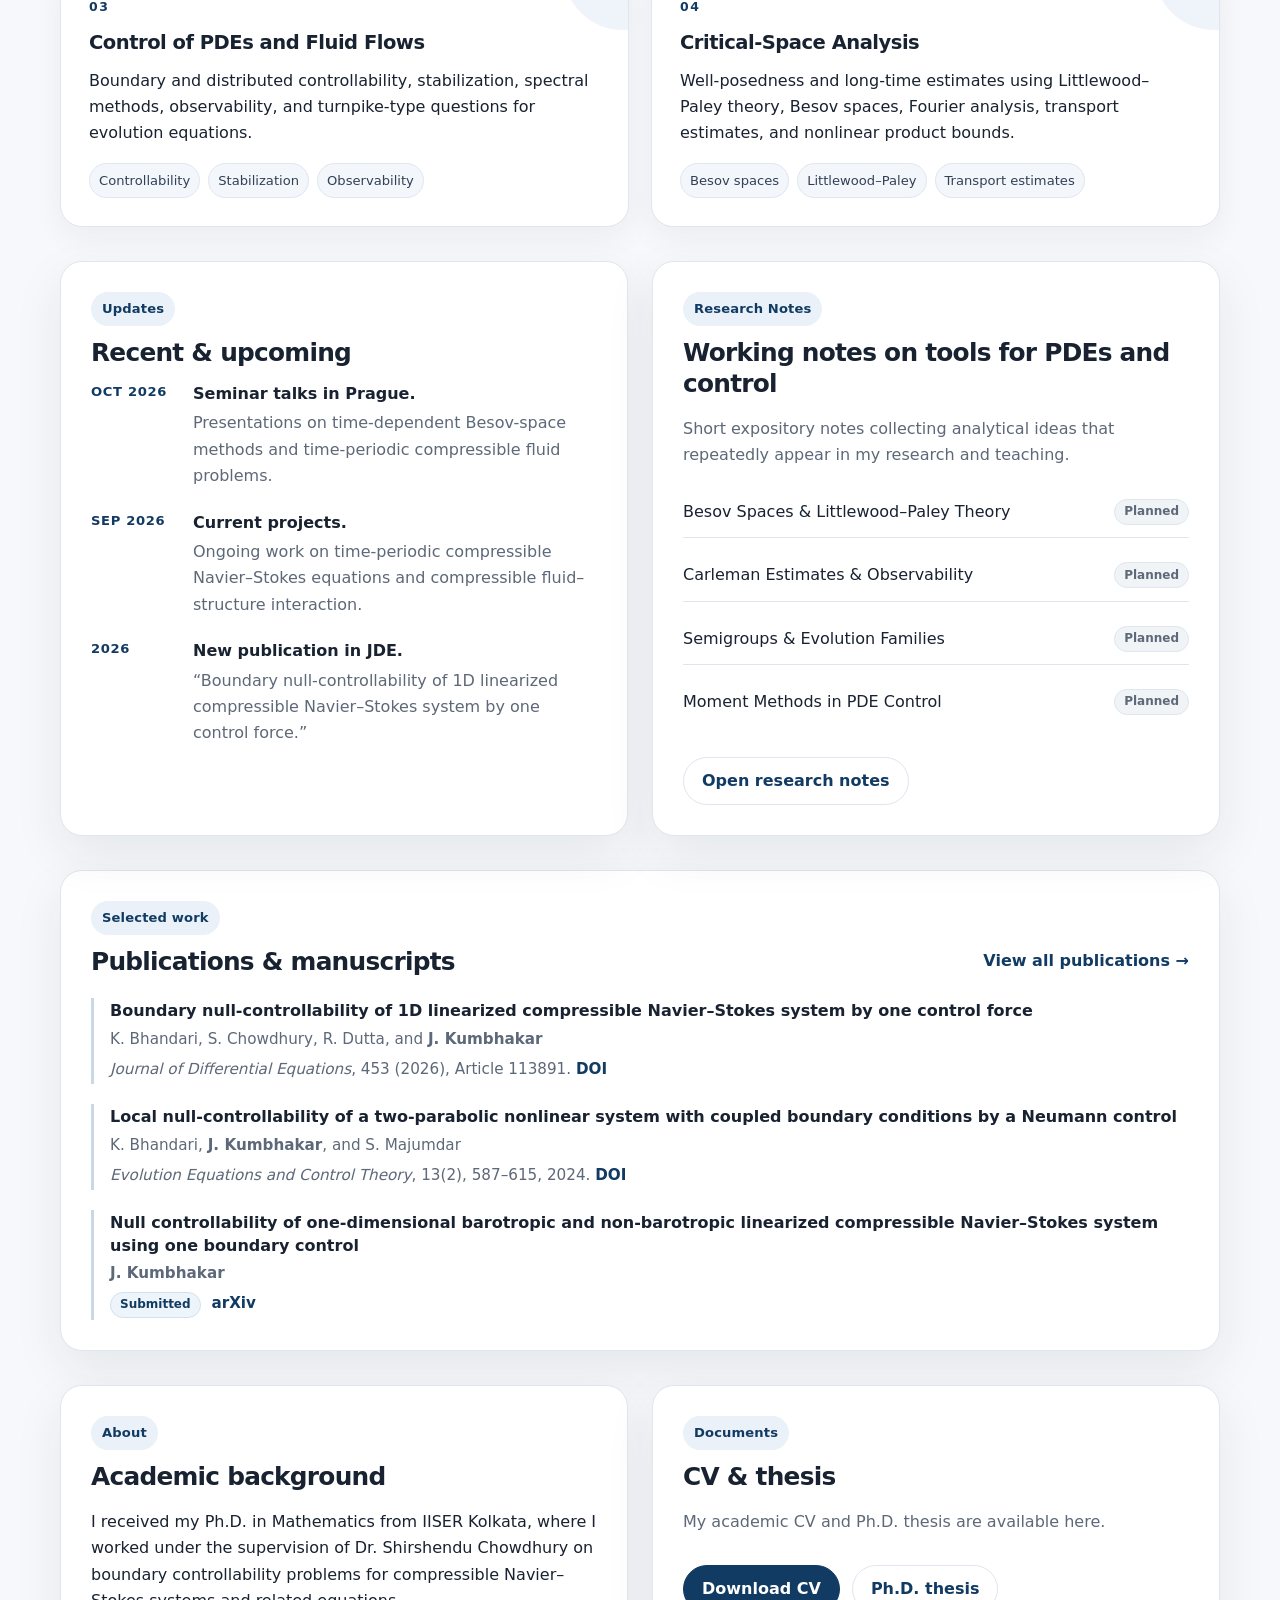
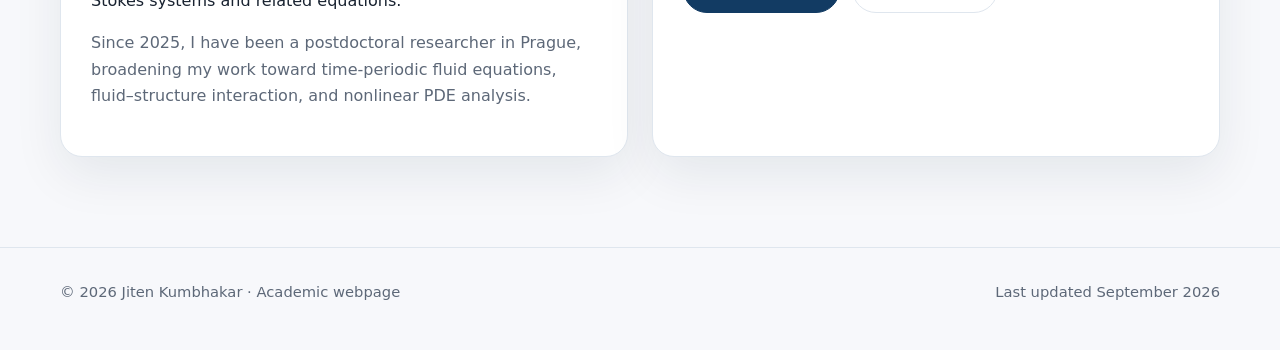
==== commit 17bdf088: "Retire preview homepage after launch" ====
--- a/preview-2026/index.html
+++ b/preview-2026/index.html
@@ -1,33 +1,5 @@
 <!DOCTYPE html>
 <html lang="en">
-<head>
-<meta charset="UTF-8">
-<meta name="viewport" content="width=device-width, initial-scale=1.0">
-<title>Preview 2026 | Jiten Kumbhakar</title>
-<meta name="robots" content="noindex,nofollow">
-<link rel="stylesheet" href="style.css">
-</head>
-<body>
-<header class="site-header">
-  <div class="container nav">
-    <a class="brand" href="index.html" aria-label="Jiten Kumbhakar preview home"><span class="brand-name">Jiten Kumbhakar</span><span class="brand-role">Postdoctoral Researcher in Mathematics</span></a>
-    <nav class="nav-links" aria-label="Main navigation"><a class="active" href="index.html">Home</a><a href="research.html">Research</a><a href="publications.html">Publications</a><a href="notes.html">Research Notes</a><a href="talks.html">Talks</a><a href="teaching.html">Teaching</a><a href="../CV_Jiten_Kumbhakar.pdf">CV</a><a href="contact.html">Contact</a></nav>
-  </div>
-</header>
-
-<main id="top">
-  <section class="hero"><div class="container hero-grid"><article class="hero-main"><div class="eyebrow">PDEs · Fluid Mechanics · Control Theory</div><h1>Analysis and control of nonlinear PDEs arising in fluid mechanics.</h1><p class="hero-subtitle">I am a postdoctoral researcher at the <span class="highlight">Institute of Mathematics, Czech Academy of Sciences</span>. My research focuses on partial differential equations arising in fluid mechanics and control theory.</p><p class="muted">My current interests include compressible Navier–Stokes equations, time-periodic problems, controllability and stabilization, fluid–structure interaction, and critical-space methods based on harmonic analysis.</p><div class="button-row"><a class="button primary" href="research.html">Explore research</a><a class="button secondary" href="publications.html">Publications</a><a class="button secondary" href="notes.html">Research notes</a><a class="button secondary" href="../CV_Jiten_Kumbhakar.pdf">Download CV</a></div></article><aside class="profile-card"><div class="portrait photo-box"><img src="../assets/profile.png" alt="Jiten Kumbhakar"></div><div class="profile-meta"><div class="meta-item"><span class="meta-label">Affiliation</span><span class="meta-value">Institute of Mathematics, CAS, Prague</span></div><div class="meta-item"><span class="meta-label">Current position</span><span class="meta-value">Postdoctoral Researcher</span></div><div class="meta-item"><span class="meta-label">Research areas</span><span class="meta-value">PDEs, fluids, control, harmonic analysis</span></div><div class="profile-links"><a class="text-link" href="https://scholar.google.com/citations?user=325vEj0AAAAJ&hl=en" target="_blank" rel="noopener noreferrer">Google Scholar</a></div></div></aside></div></section>
-
-  <section class="container home-section" id="research-preview"><div class="section-heading-row"><div><div class="eyebrow compact">Current research</div><h2 class="home-heading">Research directions</h2></div><a class="text-link arrow-link" href="research.html">Full research overview →</a></div><div class="research-card-grid"><article class="research-card"><span class="card-kicker">01</span><h3>Time-Periodic Fluid Equations</h3><p>Existence, regularity, stability, and control of time-periodic solutions for compressible fluid systems and related non-autonomous evolution problems.</p><div class="tag-list compact-tags"><span class="tag">Compressible Navier–Stokes</span><span class="tag">Evolution families</span><span class="tag">Periodic solutions</span></div></article><article class="research-card"><span class="card-kicker">02</span><h3>Fluid–Structure Interaction</h3><p>Weak solutions and analytical questions for compressible fluid–rigid body systems, including moving domains, thermodynamic effects, and energy methods.</p><p class="collaboration-note">Joint work with Kuntal Bhandari and Šárka Nečasová.</p><div class="tag-list compact-tags"><span class="tag">FSI</span><span class="tag">Weak solutions</span><span class="tag">Energy & entropy</span></div></article><article class="research-card"><span class="card-kicker">03</span><h3>Control of PDEs and Fluid Flows</h3><p>Boundary and distributed controllability, stabilization, spectral methods, observability, and turnpike-type questions for evolution equations.</p><div class="tag-list compact-tags"><span class="tag">Controllability</span><span class="tag">Stabilization</span><span class="tag">Observability</span></div></article><article class="research-card"><span class="card-kicker">04</span><h3>Critical-Space Analysis</h3><p>Well-posedness and long-time estimates using Littlewood–Paley theory, Besov spaces, Fourier analysis, transport estimates, and nonlinear product bounds.</p><div class="tag-list compact-tags"><span class="tag">Besov spaces</span><span class="tag">Littlewood–Paley</span><span class="tag">Transport estimates</span></div></article></div></section>
-
-  <section class="container home-section"><div class="home-two-column"><article class="section-card"><div class="section-heading-row tight"><div><div class="eyebrow compact">Updates</div><h2 class="section-title no-bottom">Recent & upcoming</h2></div></div><ul class="timeline-list news-list"><li><span class="news-date">Oct 2026</span><div><strong>Seminar talks in Prague.</strong><p>Presentations on time-dependent Besov-space methods and time-periodic compressible fluid problems.</p></div></li><li><span class="news-date">Sep 2026</span><div><strong>Current projects.</strong><p>Ongoing work on time-periodic compressible Navier–Stokes equations and compressible fluid–structure interaction.</p></div></li><li><span class="news-date">2026</span><div><strong>New publication in JDE.</strong><p>“Boundary null-controllability of 1D linearized compressible Navier–Stokes system by one control force.”</p></div></li></ul></article><article class="section-card notes-preview-card" id="notes-preview"><div class="eyebrow compact">Research Notes</div><h2 class="section-title">Working notes on tools for PDEs and control</h2><p class="muted">Short expository notes collecting analytical ideas that repeatedly appear in my research and teaching.</p><ul class="quick-list notes-list"><li><span>Besov Spaces & Littlewood–Paley Theory</span><span class="status-pill">Planned</span></li><li><span>Carleman Estimates & Observability</span><span class="status-pill">Planned</span></li><li><span>Semigroups & Evolution Families</span><span class="status-pill">Planned</span></li><li><span>Moment Methods in PDE Control</span><span class="status-pill">Planned</span></li></ul><div class="button-row"><a class="button secondary" href="notes.html">View all research notes</a></div></article></div></section>
-
-  <section class="container home-section" id="publications-preview"><article class="section-card full-width"><div class="section-heading-row"><div><div class="eyebrow compact">Selected work</div><h2 class="section-title no-bottom">Publications & manuscripts</h2></div><a class="text-link arrow-link" href="publications.html">View publications →</a></div><ul class="publication-list featured-publications"><li><div class="item-title">Boundary null-controllability of 1D linearized compressible Navier–Stokes system by one control force</div><div class="item-meta">K. Bhandari, S. Chowdhury, R. Dutta, and <strong>J. Kumbhakar</strong></div><div class="small muted"><em>Journal of Differential Equations</em>, 453 (2026), Article 113891. <a class="text-link" href="https://doi.org/10.1016/j.jde.2025.113891" target="_blank" rel="noopener noreferrer">DOI</a></div></li><li><div class="item-title">Local null-controllability of a two-parabolic nonlinear system with coupled boundary conditions by a Neumann control</div><div class="item-meta">K. Bhandari, <strong>J. Kumbhakar</strong>, and S. Majumdar</div><div class="small muted"><em>Evolution Equations and Control Theory</em>, 13(2), 587–615, 2024. <a class="text-link" href="https://doi.org/10.3934/eect.2023059" target="_blank" rel="noopener noreferrer">DOI</a></div></li><li><div class="item-title">Null controllability of one-dimensional barotropic and non-barotropic linearized compressible Navier–Stokes system using one boundary control</div><div class="item-meta"><strong>J. Kumbhakar</strong></div><div class="small muted"><span class="status-pill submitted">Submitted</span> <a class="text-link" href="https://arxiv.org/abs/2301.04080" target="_blank" rel="noopener noreferrer">arXiv</a></div></li></ul></article></section>
-
-  <section class="container home-section last-home-section"><div class="home-two-column"><article class="section-card"><div class="eyebrow compact">About</div><h2 class="section-title">Academic background</h2><p>I received my Ph.D. in Mathematics from IISER Kolkata, where I worked under the supervision of Dr. Shirshendu Chowdhury on boundary controllability problems for compressible Navier–Stokes systems and related equations.</p><p class="muted">Since 2025, I have been a postdoctoral researcher in Prague, broadening my work toward time-periodic fluid equations, fluid–structure interaction, and nonlinear PDE analysis.</p></article><article class="section-card"><div class="eyebrow compact">Documents</div><h2 class="section-title">CV & thesis</h2><p class="muted">My academic CV and Ph.D. thesis are available here.</p><div class="button-row"><a class="button primary" href="../CV_Jiten_Kumbhakar.pdf">Download CV</a><a class="button secondary" href="../Thesis_Jiten_Kumbhakar.pdf" target="_blank" rel="noopener noreferrer">Ph.D. thesis</a></div></article></div></section>
-</main>
-
-<footer class="footer"><div class="container footer-inner"><div>© <span id="year"></span> Jiten Kumbhakar · Academic webpage</div><div class="footer-meta footer-counter"><span class="visitor-counter-label">Site visits</span><script src="https://www.stats4u.net/s4u.js" data-id="9253399019" data-style="981" async></script></div><div class="footer-meta">Last updated September 2026</div></div></footer>
-<script>document.getElementById("year").textContent=new Date().getFullYear();</script>
-</body>
-</html>
+<head><meta charset="UTF-8"><meta name="viewport" content="width=device-width, initial-scale=1.0"><meta http-equiv="refresh" content="0; url=../index.html"><meta name="robots" content="noindex,nofollow"><link rel="canonical" href="../index.html"><title>Redirecting to Jiten Kumbhakar</title></head>
+<body><p>The 2026 preview has been retired after launch. <a href="../index.html">Continue to the live academic website</a>.</p><script>location.replace("../index.html");</script></body>
+</html>
